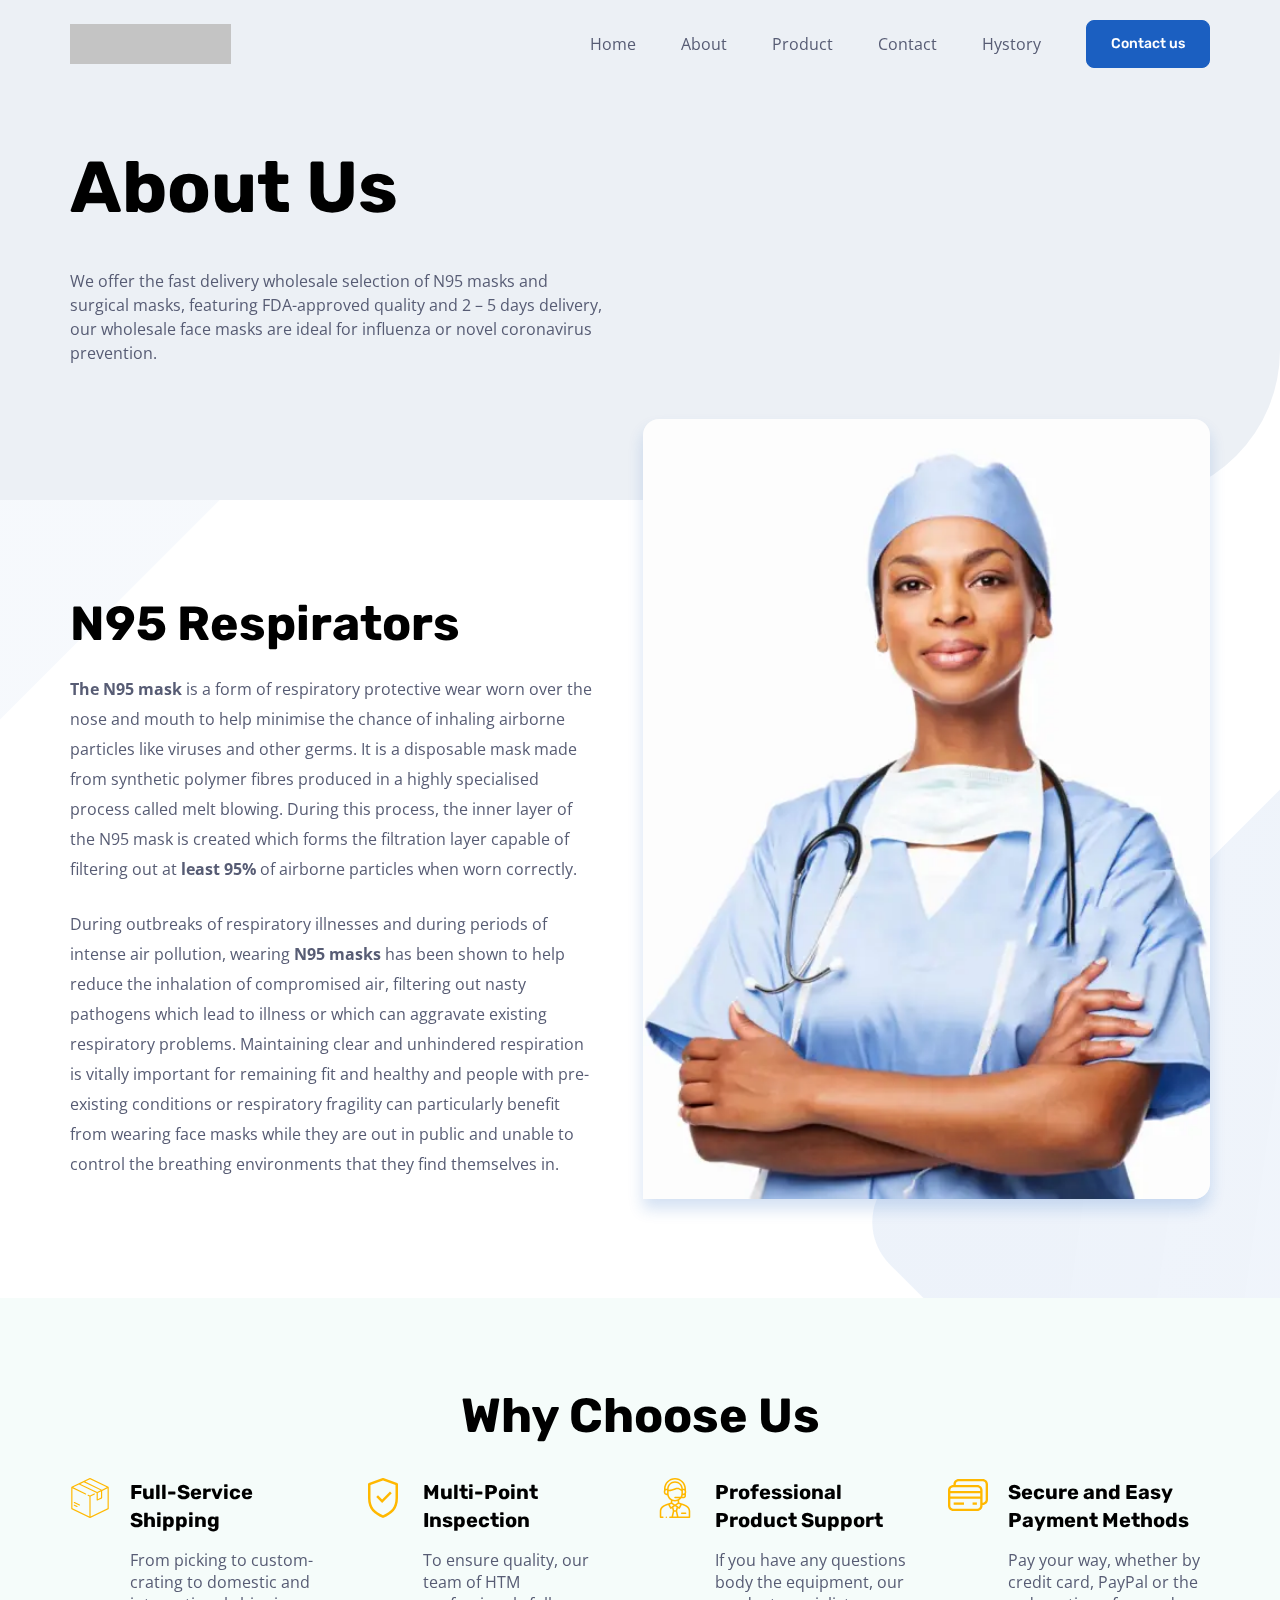
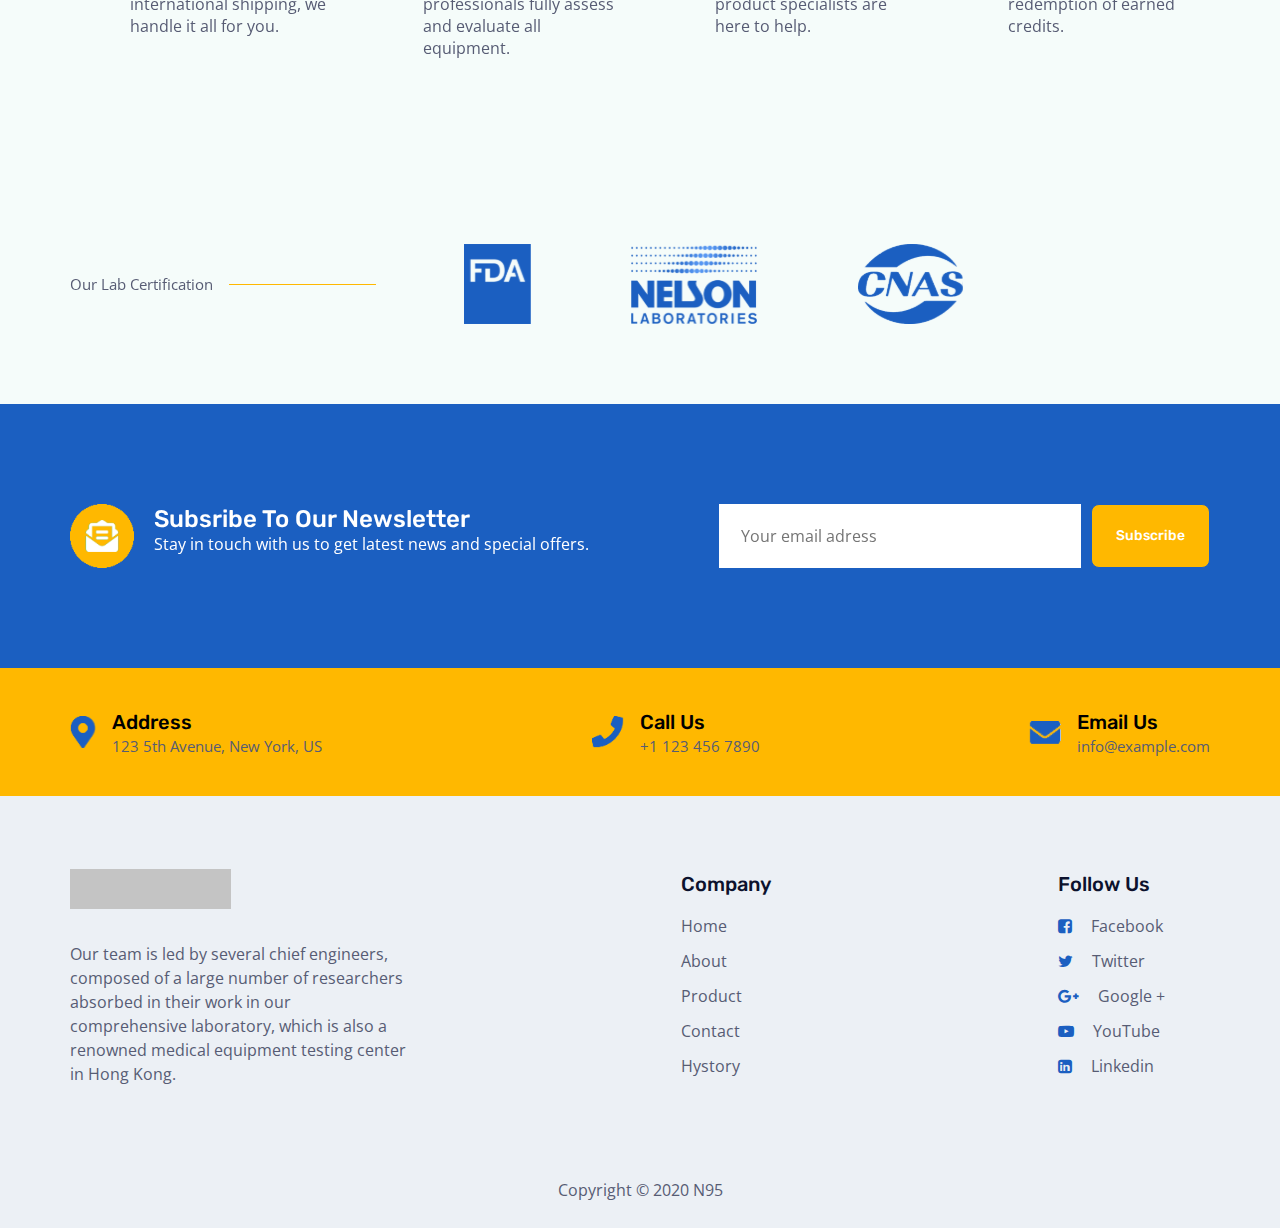
==== about.html @ a84485e1 "add all file" ====
<!DOCTYPE html>
<html lang="ru">

<head>
	<title>About</title>
	<meta charset="UTF-8">
	<meta name="format-detection" content="telephone=no">
	<!-- <style>body{opacity: 0;}</style> -->
	<link rel="stylesheet" href="css/style.min.css?_v=20220704110202">
	<link rel='stylesheet' href='https://cdnjs.cloudflare.com/ajax/libs/font-awesome/4.7.0/css/font-awesome.min.css?_v=20220704110202'>
	<!-- <meta name="robots" content="noindex, nofollow"> -->
	<meta name="viewport" content="width=device-width, initial-scale=1.0">
</head>


<body>
	<div class="wrapper">
		<header class="header">
			<div class="header__container">
				<nav class="header__nav">
					<a href="#" class="header__logo">
						<img src="img/header-block/logo.svg" alt="Mask Logo">
					</a>

					<div class="header__menu menu">
						<div class="menu__body ">
							<ul class="menu__list">
								<li class="menu__item">
									<a href="index.html" class="menu__link menu__link">Home</a>
								</li>
								<li class="menu__item">
									<a href="about.html" class="menu__link">About</a>
								</li>
								<li class="menu__item">
									<a href="#" class="menu__link">Product</a>
								</li>
								<li class="menu__item">
									<a href="contact.html" class="menu__link">Contact</a>
								</li>
								<li class="menu__item">
									<a href="#" class="menu__link">Hystory</a>
								</li>
							</ul>
						</div>
					</div>

					<div class="header__button">
						<a href="" class="button">Contact us</a>
						<a class="icon-menu"><span></span></a>
					</div>
				</nav>
			</div>
		</header>
		<main class="page">
			<section class="page__head head">
				<div class="head__container">
					<div class="head__body">
						<div class="head__content">
							<h1 class="head__title">About Us</h1>
							<p class="head__text">
								We offer the fast delivery wholesale selection of N95 masks and
								surgical masks, featuring FDA-approved quality and 2 – 5 days delivery,
								our wholesale face masks are ideal for influenza or novel coronavirus prevention.
							</p>
						</div>
					</div>
				</div>
			</section>
			<section class="page__body body">
				<div class="body__container">
					<div class="body__item">
						<div class="body__content">
							<h3 class="body__content_title">N95 Respirators</h3>
							<p class="body__content_text">
								<span>The N95 mask</span> is a form of respiratory protective wear worn over
								the nose and mouth to help minimise the chance of inhaling airborne
								particles like viruses and other germs. It is a disposable mask made
								from synthetic polymer fibres produced in a highly specialised process
								called melt blowing. During this process, the inner layer of the N95 mask
								is created which forms the filtration layer capable of filtering out at
								<span>least 95%</span> of airborne particles when worn correctly.
							</p>
							<p class="body__content_text">
								During outbreaks of respiratory illnesses and during periods of intense air
								pollution, wearing <span>N95 masks</span> has been shown to help reduce the inhalation of
								compromised air, filtering out nasty pathogens which lead to illness or which
								can aggravate existing respiratory problems. Maintaining clear and unhindered
								respiration is vitally important for remaining fit and healthy and people with
								pre-existing conditions or respiratory fragility can particularly benefit from
								wearing face masks while they are out in public and unable to control the breathing
								environments that they find themselves in.
							</p>
						</div>

						<div class="body__image">
							<picture><source srcset="img/body-block/gettyimages.webp" type="image/webp"><img src="img/body-block/gettyimages.png" alt="Doctor photo"></picture>
						</div>
					</div>
				</div>
			</section>
			<section class="page__wychooseus wychooseus">
				<div class="wychooseus__container">
					<h3 class="wychooseus__title">Why Choose Us</h3>
					<div class="wychooseus__advantage advantage">
						<div class="advantage__item">
							<div class="advantage__icon">
								<img src="img/main-block/box.svg" alt="icon box">
							</div>
							<div class="advantage__content">
								<h3 class="advantage__title">Full-Service Shipping</h3>
								<p class="advantage__text">
									From picking to custom-crating to domestic and international shipping, we handle it all for you.
								</p>
							</div>
						</div>
						<div class="advantage__item">
							<div class="advantage__icon">
								<img src="img/main-block/checked.svg" alt="icon checked">
							</div>
							<div class="advantage__content">
								<h3 class="advantage__title">Multi-Point Inspection</h3>
								<p class="advantage__text">
									To ensure quality, our team of HTM professionals fully assess and evaluate all equipment.
								</p>
							</div>
						</div>
						<div class="advantage__item">
							<div class="advantage__icon">
								<img src="img/main-block/operator.svg" alt="icon operator">
							</div>
							<div class="advantage__content">
								<h3 class="advantage__title">Professional Product Support</h3>
								<p class="advantage__text">
									If you have any questions body the equipment, our product specialists are here to help.
								</p>
							</div>
						</div>
						<div class="advantage__item">
							<div class="advantage__icon">
								<img src="img/main-block/cards.svg" alt="icon cards">
							</div>
							<div class="advantage__content">
								<h3 class="advantage__title">Secure and Easy Payment Methods</h3>
								<p class="advantage__text">
									Pay your way, whether by credit card, PayPal or the redemption of earned credits.
								</p>
							</div>
						</div>
					</div>
				</div>
			</section>

			<section class="page__certification certification">
				<div class="certification__container">
					<div class="certification__content">
						<p class="certification__text">Our Lab Certification</p>
						<div class="certification__image">
							<img src="img/certification-block/line.svg" alt="icon line">
						</div>
					</div>

					<div class="certification__icon">
						<div class="certification__image">
							<img src="img/certification-block/fda.svg" alt="icon fda">
						</div>
						<div class="certification__image">
							<img src="img/certification-block/nelson.svg" alt="icon nelson">
						</div>
						<div class="certification__image">
							<img src="img/certification-block/cnas.svg" alt="icon cnas">
						</div>
					</div>

				</div>
			</section>

			<section class="page__subscribe subscribe">
				<div class="subscribe__container">
					<div class="subscribe__body">
						<div class="subscribe__icon">
							<img src="img/subscribe-block/email.svg" alt="icon email">
						</div>
						<div class="subscribe__content">
							<h3 class="subscribe__title">Subsribe To Our Newsletter</h3>
							<p class="subscribe__text">
								Stay in touch with us to get latest news and special offers.
							</p>
						</div>
					</div>
					<form class="subscribe__form">
						<input class="subscribe__input" type="email" placeholder="Your email adress">
						<button class="subscribe__button button" type="submit">Subscribe</button>
					</form>
				</div>
			</section>

		</main>
		<footer class="footer">
			<div class="footer__contact contact">
				<div class="contact__container">
					<div class="contact__item">
						<div class="contact__icon">
							<img src="img/footer-block/location.svg" alt="location icon">
						</div>
						<div class="contact__content">
							<p class="contact__title">Address</p>
							<p class="contact__data">123 5th Avenue, New York, US</p>
						</div>
					</div>
					<div class="contact__item">
						<div class="contact__icon">
							<img src="img/footer-block/phone2.svg" alt="phone icon">
						</div>
						<div class="contact__content">
							<p class="contact__title">Call Us</p>
							<p class="contact__data">+1 123 456 7890</p>
						</div>
					</div>
					<div class="contact__item">
						<div class="contact__icon">
							<img src="img/footer-block/mail.svg" alt="mail icon">
						</div>
						<div class="contact__content">
							<p class="contact__title">Email Us</p>
							<p class="contact__data">info@example.com</p>
						</div>
					</div>
				</div>
			</div>
			<div class="footer__container">
				<div class="footer__content">
					<a href="#" class="footer__logo">
						<img src="img/footer-block/footerlogo.svg" alt="Mask Logo">
					</a>
					<p class="footer__text">
						Our team is led by several chief engineers, composed of a large number of researchers
						absorbed in their work in our comprehensive laboratory, which is also a renowned medical
						equipment testing center in Hong Kong.
					</p>
				</div>
				<div class="footer__company">
					<h3 class="footer__title">Company</h3>
					<div class="footer__menu menu">
						<ul class="footer__menu_list menu__list">
							<li class="footer__menu_item menu__item">
								<a href="index.html" class="footer__menu_link menu__link ">Home</a>
							</li>
							<li class="footer__menu_item menu__item">
								<a href="about.html" class="footer__menu_link menu__link">About</a>
							</li>
							<li class="footer__menu_item menu__item">
								<a href="#" class="footer__menu_link menu__link">Product</a>
							</li>
							<li class="footer__menu_item menu__item">
								<a href="contact.html" class="footer__menu_link menu__link">Contact</a>
							</li>
							<li class="footer__menu_item menu__item">
								<a href="#" class="footer__menu_link menu__link">Hystory</a>
							</li>
						</ul>
					</div>
				</div>
				<div class="footer__followus">
					<h3 class="footer__title">Follow Us</h3>
					<div class="footer__menu menu">
						<ul class="footer__menu_list menu__list">
							<li class="footer__menu_item menu__item">
								<a href="#" class="footer__social_link menu__link ">
									<i class="footer__icon fa fa-facebook-square" aria-hidden="true"></i>
									Facebook
								</a>
							</li>
							<li class="footer__menu_item menu__item">
								<a href="#" class="footer__social_link menu__link">
									<i class="footer__icon fa fa-twitter" aria-hidden="true"></i>
									Twitter
								</a>
							</li>
							<li class="footer__menu_item menu__item">
								<a href="#" class="footer__social_link menu__link">
									<i class="footer__icon fa fa-google-plus" aria-hidden="true"></i>
									Google +
								</a>
							</li>
							<li class="footer__menu_item menu__item">
								<a href="#" class="footer__social_link menu__link">
									<i class="footer__icon fa fa-youtube-play" aria-hidden="true"></i>
									YouTube
								</a>
							</li>
							<li class="footer__menu_item menu__item">
								<a href="#" class="footer__social_link menu__link">
									<i class="footer__icon fa fa-linkedin-square" aria-hidden="true"></i>
									Linkedin
								</a>
							</li>
						</ul>
					</div>
				</div>
			</div>
			<div class="footer__copyright">
				<p>
					Copyright © 2020 N95
				</p>
			</div>
		</footer>
	</div>
	<script src="js/app.min.js?_v=20220704110202"></script>
</body>

</html>
---- css/style.min.css ----
@charset "UTF-8";@import url('https://fonts.googleapis.com/css2?family=Rubik:wght@400; 500;700&display=swap');@import url(https://fonts.googleapis.com/css2?family=Open+Sans:ital,wght@0,300;0,400;0,600;0,700;1,300&display=swap);*{padding:0;margin:0;border:0}*,:after,:before{-webkit-box-sizing:border-box;box-sizing:border-box}body,html{height:100%;min-width:320px}body{color:#575c74;line-height:1;font-family:"Open Sans",sans-serif;font-size:1rem;-ms-text-size-adjust:100%;-moz-text-size-adjust:100%;-webkit-text-size-adjust:100%;-webkit-font-smoothing:antialiased;-moz-osx-font-smoothing:grayscale}button,input,textarea{font-family:"Open Sans",sans-serif;font-size:inherit}button{cursor:pointer;color:inherit;background-color:inherit}a{color:inherit}a:link,a:visited{text-decoration:none}a:hover{text-decoration:none}ul li{list-style:none}img{vertical-align:top}h1,h2,h3,h4,h5,h6{font-weight:inherit;font-size:inherit}.lock body{overflow:hidden;-ms-touch-action:none;touch-action:none}.wrapper{min-height:100%;display:-webkit-box;display:-ms-flexbox;display:flex;-webkit-box-orient:vertical;-webkit-box-direction:normal;-ms-flex-direction:column;flex-direction:column;overflow:hidden}.wrapper>main{-webkit-box-flex:1;-ms-flex:1 1 auto;flex:1 1 auto}.wrapper>*{min-width:0}[class*=__container]{max-width:71.25rem;-webkit-box-sizing:content-box;box-sizing:content-box;margin:0 auto;padding:0 .9375rem}[class*=__title]{font-family:Rubik,sans-serif;font-style:normal;font-weight:700;font-size:1.25rem;line-height:1.75rem;color:#000}[class*=-ibg]{position:relative}[class*=-ibg] img{position:absolute;width:100%;height:100%;top:0;left:0;-o-object-fit:cover;object-fit:cover}[class*=-ibg_contain] img{-o-object-fit:contain;object-fit:contain}.header{position:absolute;top:0;left:0;width:100%;z-index:50}.header__nav{margin-top:1.25rem;display:-webkit-box;display:-ms-flexbox;display:flex;-webkit-box-align:center;-ms-flex-align:center;align-items:center}.header__logo{margin-right:auto;height:2.5rem;width:10.0625rem;z-index:5}.header__logo:hover{cursor:pointer}.header__button{position:relative;z-index:5;display:-webkit-box;display:-ms-flexbox;display:flex;-webkit-box-pack:end;-ms-flex-pack:end;justify-content:flex-end;-webkit-box-align:center;-ms-flex-align:center;align-items:center}.menu__list{display:-webkit-box;display:-ms-flexbox;display:flex}.menu__item{margin-right:2.8125rem}.menu__link{font-style:normal;font-weight:400;line-height:30px;color:#575c74}.menu__link:hover{cursor:pointer;text-decoration:underline;color:#000}.menu__body{left:-100%}.button{display:inline-block;font-family:Rubik,sans-serif;font-weight:500;font-size:.875rem;line-height:30px;color:#fff;background-color:#1b5fc1;border:1px solid #1b5fc1;padding:.5rem 1.5rem;border-radius:.5rem;-webkit-transition:all .3s ease 0s;-o-transition:all .3s ease 0s;transition:all .3s ease 0s}.button:hover{cursor:pointer;background-color:rgba(27,96,193,.8392156863)}.button_yellow{background-color:transparent;color:#ffb800;border:1px solid #ffb800}.button_yellow:hover{cursor:pointer;color:#fff;background-color:#ffb800}.button_blue{background-color:transparent;color:#1b5fc1;border:1px solid #1b5fc1}.button_blue:hover{cursor:pointer;color:#fff;background-color:#1b5fc1}.icon-menu{display:none}.main{position:relative;padding-bottom:3.125rem}.main::before{content:"";top:0;position:absolute;width:100%;height:100%;background:-webkit-gradient(linear,left bottom,left top,from(#f7fdfb),to(rgba(247,253,251,.727)));background:-o-linear-gradient(bottom,#f7fdfb 0,rgba(247,253,251,.727) 100%);background:linear-gradient(to top,#f7fdfb 0,rgba(247,253,251,.727) 100%);z-index:-5}.main__bg{position:absolute;top:0;right:-480px;z-index:-6}.main__bg_container{position:relative;max-height:890px;border-radius:0 0 0 150px;overflow:hidden}.main__bg img{width:100%;height:100%;-o-object-fit:cover;object-fit:cover}.main__body{display:-webkit-box;display:-ms-flexbox;display:flex;-webkit-box-pack:justify;-ms-flex-pack:justify;justify-content:space-between;padding-top:9.1875rem;position:relative}.main__advantage{padding-top:4.5rem}.main__content{display:-webkit-box;display:-ms-flexbox;display:flex;-webkit-box-orient:vertical;-webkit-box-direction:normal;-ms-flex-direction:column;flex-direction:column;-webkit-box-pack:center;-ms-flex-pack:center;justify-content:center;-webkit-box-flex:0;-ms-flex:0 1 50%;flex:0 1 50%;max-width:35.3125rem}.main__decor{-webkit-box-flex:0;-ms-flex:0 1 50%;flex:0 1 50%}.main__subtitle{font-family:Rubik,sans-serif;font-style:normal;font-weight:500;font-size:.875rem;line-height:1.875rem;color:#ffb800;margin-bottom:30px}.main__title{font-size:4.5rem;line-height:5.125rem;margin-bottom:40px}.main__text{line-height:1.5rem;margin-bottom:54px;margin-right:1.5625rem}.main__actions a:not(:last-child){margin-right:1.25rem}.main__image{margin-left:auto;max-width:31rem;max-height:46.5rem}.main__image img{width:100%;height:100%;-o-object-fit:cover;object-fit:cover;border-radius:16px 16px 16px 0}.advantage{display:-ms-grid;display:grid;-ms-grid-columns:(1fr)[4];grid-template-columns:repeat(4,1fr);-webkit-column-gap:1.875rem;-moz-column-gap:1.875rem;column-gap:1.875rem}.advantage__item{display:-webkit-box;display:-ms-flexbox;display:flex}.advantage__content{padding:0 2px 12px 20px}.advantage__title{margin-bottom:.9375rem}.advantage__text{line-height:1.375rem}.about{padding-top:5rem}.about__container{position:relative}.about__container::before{content:"";left:-74.61%;top:-3.33%;position:absolute;width:1036px;height:1036px;background:-o-linear-gradient(306.81deg,rgba(27,95,193,.08) 12.91%,rgba(27,95,193,.04) 72.7%);background:linear-gradient(143.19deg,rgba(27,95,193,.08) 12.91%,rgba(27,95,193,.04) 72.7%);z-index:-5;background-blend-mode:multiply;mix-blend-mode:multiply;-webkit-transform:rotate(-45deg);-ms-transform:rotate(-45deg);transform:rotate(-45deg);border-radius:60px}.about__item{display:-webkit-box;display:-ms-flexbox;display:flex;gap:50px;-webkit-box-pack:justify;-ms-flex-pack:justify;justify-content:space-between;margin-bottom:5rem}.about__image{-webkit-box-flex:0;-ms-flex:0 1 52%;flex:0 1 52%;max-width:35.625rem}.about__image img{width:100%;height:100%;-o-object-fit:cover;object-fit:cover;-o-object-position:65% 35%;object-position:65% 35%;border-radius:16px 16px 16px 0}.about__image_bottom img{-o-object-position:35% 65%;object-position:35% 65%}.about__content{-webkit-box-flex:0;-ms-flex:0 1 48%;flex:0 1 48%}.about__content_title{font-family:Rubik,sans-serif;font-style:normal;font-weight:700;font-size:3rem;line-height:3.125rem;color:#000;margin-bottom:1.5625rem}.about__content_text{line-height:1.875rem}.about__content_text span{font-weight:700}.about__content_text:not(:last-child){margin-bottom:25px}.contact__container{display:-webkit-box;display:-ms-flexbox;display:flex;-webkit-box-pack:justify;-ms-flex-pack:justify;justify-content:space-between;-webkit-box-align:center;-ms-flex-align:center;align-items:center}.contact__item{display:-webkit-box;display:-ms-flexbox;display:flex;-webkit-box-align:center;-ms-flex-align:center;align-items:center}.contact__title{font-weight:500}.contact__content{margin-left:16px}.contact__data{font-size:.9375rem;line-height:1.25rem}.info{margin-bottom:5rem}.info__container{position:relative}.info__container::before{content:"";right:-70.61%;top:-80.33%;position:absolute;width:1036px;height:1036px;background:-o-linear-gradient(126.81deg,rgba(40,189,134,.08) 12.91%,rgba(40,189,134,.04) 72.7%);background:linear-gradient(323.19deg,rgba(40,189,134,.08) 12.91%,rgba(40,189,134,.04) 72.7%);z-index:-5;-webkit-transform:rotate(-45deg);-ms-transform:rotate(-45deg);transform:rotate(-45deg);border-radius:60px}.info__item{display:-ms-grid;display:grid;-ms-grid-columns:(1fr)[2];grid-template-columns:repeat(2,1fr);border-radius:20px 20px 20px 0;overflow:hidden}.info__image{position:relative;max-width:570px}.info__image img{width:100%;height:100%;-o-object-fit:cover;object-fit:cover}.info__image::before{content:"Given the praised reputation and reliable quality within the industry, we have also established preliminary business agreements with some hospitals, local governments and medical institutions in Guangdong Province.";right:0;bottom:0;position:absolute;max-width:50%;background-color:#1b5fc1;padding:60px 30px 80px;color:#fff;font-size:.9375rem;line-height:1.5rem;font-family:"Open Sans",sans-serif;font-style:normal;font-weight:400;z-index:2}.info__content{display:-ms-grid;display:grid;-ms-grid-rows:(auto)[2];grid-template-rows:repeat(2,auto)}.info__development{display:-ms-grid;display:grid;-ms-grid-columns:(1fr)[2];grid-template-columns:repeat(2,1fr)}.info__development p{background-color:#fff;padding:80px 30px 140px}.info__development p:last-child{background-color:#1b5fc1;color:#fff}.info__located{display:-ms-grid;display:grid;-ms-grid-rows:(1fr)[2];grid-template-rows:repeat(2,1fr);background-color:#ffb800;padding:45px 40px 40px}.info__actions{display:-ms-grid;display:grid;-ms-grid-columns:(40% 60%)[2];grid-template-columns:repeat(2,40% 60%)}.info__factory{color:#000}.info__title{line-height:2.5rem}.info__button{display:-webkit-box;display:-ms-flexbox;display:flex;-webkit-box-align:center;-ms-flex-align:center;align-items:center}.info__text{font-size:.9375rem;line-height:1.3125rem}.info__contact{display:-webkit-box;display:-ms-flexbox;display:flex}.info__contact_title{color:#1b5fc1;font-size:14px}.info__contact_data{color:#000;font-weight:600;font-size:24px;line-height:1.5rem}.certification{margin-bottom:5rem}.certification__container{display:-webkit-box;display:-ms-flexbox;display:flex;-webkit-box-align:center;-ms-flex-align:center;align-items:center}.certification__content{display:-webkit-box;display:-ms-flexbox;display:flex;-webkit-box-align:center;-ms-flex-align:center;align-items:center;margin-right:88px}.certification__icon{display:-webkit-box;display:-ms-flexbox;display:flex;-webkit-box-align:center;-ms-flex-align:center;align-items:center}.certification__icon .certification__image:not(:last-child){margin-right:100px}.certification__image{display:-webkit-box;display:-ms-flexbox;display:flex}.certification__image img{width:100%;height:100%;-o-object-fit:cover;object-fit:cover}.certification__text{font-size:.9375rem;line-height:1.5rem;margin-right:16px}.reasons{margin-bottom:5rem;position:relative}.reasons::before{content:"";right:0;top:-90.33%;position:absolute;width:100%;height:1614px;background-color:#f7fdfb;z-index:-5;border-radius:0 0 0 150px}.reasons__container{display:-webkit-box;display:-ms-flexbox;display:flex;gap:89px}.reasons__image{position:relative;-webkit-box-flex:0;-ms-flex:0 1 40%;flex:0 1 40%;border-radius:16px 16px 16px 0;overflow:hidden;max-width:630px}.reasons__image img{position:absolute;width:100%;height:100%;-o-object-fit:cover;object-fit:cover;-o-object-position:90% 10%;object-position:90% 10%}.reasons__advantage{-ms-grid-columns:(1fr)[2];grid-template-columns:repeat(2,1fr)}.reasons__content{-webkit-box-flex:0;-ms-flex:0 1 60%;flex:0 1 60%;display:-ms-grid;display:grid;row-gap:20px}.reasons__title{font-size:3rem;line-height:3.125rem}.reasons__text{line-height:1.875rem}.reviews{margin-bottom:5rem}.reviews__container{display:-webkit-box;display:-ms-flexbox;display:flex;-webkit-box-pack:justify;-ms-flex-pack:justify;justify-content:space-between}.reviews__item{-webkit-box-flex:0;-ms-flex:0 0 32%;flex:0 0 32%;background-color:#fff;padding:48px 40px;border-radius:16px 16px 16px 0;border:1px solid #ecf0f5;display:-webkit-box;display:-ms-flexbox;display:flex;-webkit-box-orient:vertical;-webkit-box-direction:normal;-ms-flex-direction:column;flex-direction:column;-webkit-box-pack:justify;-ms-flex-pack:justify;justify-content:space-between}.reviews__header{display:-webkit-box;display:-ms-flexbox;display:flex;-webkit-box-pack:justify;-ms-flex-pack:justify;justify-content:space-between;-webkit-box-align:center;-ms-flex-align:center;align-items:center;margin-bottom:40px}.reviews__rating{display:-webkit-box;display:-ms-flexbox;display:flex;color:#ffb800}.reviews__icon{color:rgba(27,95,193,.18);font-size:32px}.reviews__image{max-width:40px;max-height:40px;border-radius:50%;overflow:hidden;margin-right:15px}.reviews__image img{width:100%;height:100%;-o-object-fit:cover;object-fit:cover}.reviews__text{font-weight:600;color:#000;font-style:italic;line-height:1.75rem}.reviews__username{font-weight:600;text-transform:uppercase;letter-spacing:2px;line-height:1.5625rem;color:#000}.reviews__position{font-size:.875rem}.reviews__footer{margin-top:20px;display:-webkit-box;display:-ms-flexbox;display:flex}.onestap{margin-bottom:7.5rem}.onestap__container{max-width:750px;min-height:210px;display:-webkit-box;display:-ms-flexbox;display:flex;-webkit-box-pack:justify;-ms-flex-pack:justify;justify-content:space-between;-webkit-box-orient:vertical;-webkit-box-direction:normal;-ms-flex-direction:column;flex-direction:column;-webkit-box-align:center;-ms-flex-align:center;align-items:center}.onestap__title{text-align:center;font-size:3rem;line-height:3.125rem}.onestap__text{line-height:1.875rem;text-align:center}.head::before{content:"";top:0;position:absolute;width:100%;height:500px;background-color:#ecf0f5;z-index:-5;border-radius:0 0 150px 0}.head__body{display:-webkit-box;display:-ms-flexbox;display:flex;-webkit-box-pack:justify;-ms-flex-pack:justify;justify-content:space-between;padding-top:9.1875rem;position:relative}.head__content{display:-webkit-box;display:-ms-flexbox;display:flex;-webkit-box-orient:vertical;-webkit-box-direction:normal;-ms-flex-direction:column;flex-direction:column;-webkit-box-pack:center;-ms-flex-pack:center;justify-content:center;-webkit-box-flex:0;-ms-flex:0 1 50%;flex:0 1 50%;max-width:35.3125rem}.head__title{font-size:4.5rem;line-height:5.125rem;margin-bottom:40px}.head__text{line-height:1.5rem;margin-bottom:54px;margin-right:1.5625rem}.body__container{position:relative}.body__container::before{content:"";left:-74.61%;top:-83.33%;position:absolute;width:1036px;height:1036px;background:-o-linear-gradient(306.81deg,rgba(27,95,193,.08) 12.91%,rgba(27,95,193,.04) 72.7%);background:linear-gradient(143.19deg,rgba(27,95,193,.08) 12.91%,rgba(27,95,193,.04) 72.7%);z-index:-6;-webkit-transform:rotate(-45deg);-ms-transform:rotate(-45deg);transform:rotate(-45deg);border-radius:60px}.body__container::after{content:"";right:-74.61%;bottom:-69.33%;position:absolute;width:1036px;height:1036px;background:-o-linear-gradient(306.81deg,rgba(27,95,193,.08) 12.91%,rgba(27,95,193,.04) 72.7%);background:linear-gradient(143.19deg,rgba(27,95,193,.08) 12.91%,rgba(27,95,193,.04) 72.7%);z-index:-6;-webkit-transform:rotate(-45deg);-ms-transform:rotate(-45deg);transform:rotate(-45deg);border-radius:60px}.body__item{display:-webkit-box;display:-ms-flexbox;display:flex;gap:50px;-webkit-box-pack:justify;-ms-flex-pack:justify;justify-content:space-between;margin-bottom:6.1875rem}.body__image{-webkit-box-flex:0;-ms-flex:0 1 52%;flex:0 1 52%;max-width:35.625rem;-webkit-box-shadow:0 10px 15px rgba(27,95,193,.19);box-shadow:0 10px 15px rgba(27,95,193,.19);border-radius:16px 16px 16px 0;overflow:hidden}.body__image img{width:100%;height:100%;-o-object-fit:cover;object-fit:cover;-o-object-position:35% 65%;object-position:35% 65%}.body__content{-webkit-box-flex:0;-ms-flex:0 1 48%;flex:0 1 48%;padding-top:180px;padding-bottom:20px}.body__content_title{font-family:Rubik,sans-serif;font-style:normal;font-weight:700;font-size:3rem;line-height:3.125rem;color:#000;margin-bottom:1.5625rem}.body__content_text{line-height:1.875rem}.body__content_text span{font-weight:700}.body__content_text:not(:last-child){margin-bottom:25px}.wychooseus{position:relative}.wychooseus::before{content:"";left:0;top:0;position:absolute;width:100%;min-height:1010px;background-color:#f5fcfa;z-index:-5}.wychooseus__title{font-size:3rem;line-height:3.125rem;margin-bottom:2.3125rem}.wychooseus__container{padding-top:5.8125rem;margin-bottom:10.8125rem;display:-webkit-box;display:-ms-flexbox;display:flex;-webkit-box-orient:vertical;-webkit-box-direction:normal;-ms-flex-direction:column;flex-direction:column;-webkit-box-align:center;-ms-flex-align:center;align-items:center}.subscribe{background-color:#1b5fc1}.subscribe__container{height:264px;display:-webkit-box;display:-ms-flexbox;display:flex;-webkit-box-pack:justify;-ms-flex-pack:justify;justify-content:space-between;-webkit-box-align:center;-ms-flex-align:center;align-items:center;position:relative}.subscribe__container:after{position:absolute;content:"";right:-13%;bottom:-65%;width:360px;height:356px;background:url(img/subscribe-block/group.svg);background-repeat:no-repeat;z-index:1;background-blend-mode:multiply;mix-blend-mode:multiply}.subscribe__body{display:-webkit-box;display:-ms-flexbox;display:flex}.subscribe__content{margin-left:1.25rem;color:#fff}.subscribe__title{color:#fff;font-weight:500;font-size:24px;line-height:30px}.subscribe__text{line-height:20px;margin-right:5px}.subscribe__form{display:-webkit-box;display:-ms-flexbox;display:flex;height:64px;z-index:2}.subscribe__input{width:362px;margin-right:10px;padding:22px}.subscribe__button{background-color:#ffb800}.subscribe__button:hover{background-color:rgba(246,178,6,.945)}.sendmassage__item{display:-webkit-box;display:-ms-flexbox;display:flex;-ms-flex-wrap:wrap;flex-wrap:wrap;border-radius:20px 20px 20px 0;overflow:hidden}.sendmassage__content{-webkit-box-flex:0;-ms-flex:0 1 50%;flex:0 1 50%;background-color:#f4fafa;padding:50px;display:-webkit-box;display:-ms-flexbox;display:flex;-webkit-box-orient:vertical;-webkit-box-direction:normal;-ms-flex-direction:column;flex-direction:column;-webkit-box-pack:justify;-ms-flex-pack:justify;justify-content:space-between}.sendmassage__content_title{font-family:Rubik,sans-serif;font-style:normal;font-weight:700;font-size:3rem;line-height:3.125rem;color:#000;margin-bottom:1.5625rem}.sendmassage__content_text{line-height:1.875rem}.sendmassage__form{-webkit-box-flex:0;-ms-flex:0 0 70%;flex:0 0 70%;display:-webkit-box;display:-ms-flexbox;display:flex;-ms-flex-wrap:wrap;flex-wrap:wrap;-webkit-box-pack:justify;-ms-flex-pack:justify;justify-content:space-between;-webkit-box-align:center;-ms-flex-align:center;align-items:center}.sendmassage__label{-webkit-box-flex:0;-ms-flex:0 0 100%;flex:0 0 100%;display:-webkit-box;display:-ms-flexbox;display:flex;-ms-flex-wrap:wrap;flex-wrap:wrap;line-height:30px}.sendmassage__label span{color:red}.sendmassage__label_name{-webkit-box-flex:0;-ms-flex:0 0 45%;flex:0 0 45%}.sendmassage__input{width:100%;border:1px solid #eaeaea;min-height:50px;padding:0 10px}.sendmassage__input_message{min-height:120px;padding:10px;resize:none}.sendmassage__information{-webkit-box-flex:0;-ms-flex:0 1 50%;flex:0 1 50%;display:-webkit-box;display:-ms-flexbox;display:flex;-webkit-box-orient:vertical;-webkit-box-direction:normal;-ms-flex-direction:column;flex-direction:column;-ms-flex-wrap:wrap;flex-wrap:wrap}.sendmassage__contact{background-color:#ffb800;padding:0 40px;display:-webkit-box;display:-ms-flexbox;display:flex;-webkit-box-align:center;-ms-flex-align:center;align-items:center;min-height:240px;gap:65px}.sendmassage__contact_item{-webkit-box-orient:vertical;-webkit-box-direction:normal;-ms-flex-direction:column;flex-direction:column;-webkit-box-align:start;-ms-flex-align:start;align-items:flex-start;-webkit-box-pack:justify;-ms-flex-pack:justify;justify-content:space-between;min-height:111px}.sendmassage__contact_content{margin-left:0}.sendmassage__contact_title{color:#1b5fc1;font-weight:500;font-size:20px;line-height:24px}.sendmassage__contact_data{font-weight:400;font-size:1rem;line-height:1.5rem;color:#000}.sendmassage__adress{background-color:#1b5fc1;min-height:240px;display:-webkit-box;display:-ms-flexbox;display:flex;-webkit-box-align:center;-ms-flex-align:center;align-items:center;padding:0 40px}.sendmassage__image{min-height:410px;position:relative}.sendmassage__image img{position:absolute;width:100%;height:100%;-o-object-fit:cover;object-fit:cover}.location{display:-webkit-box;display:-ms-flexbox;display:flex;-webkit-box-orient:vertical;-webkit-box-direction:normal;-ms-flex-direction:column;flex-direction:column;-webkit-box-align:start;-ms-flex-align:start;align-items:flex-start;-webkit-box-pack:justify;-ms-flex-pack:justify;justify-content:space-between;min-height:126px}.location__title{color:#fff;font-weight:500;font-size:20px;line-height:24px}.location__data{color:#fff;font-weight:400;font-size:1rem;line-height:1.5rem}.map{margin-top:100px}.map__image{position:relative;width:100%;height:555px}.footer{background-color:#ecf0f5;z-index:3}.footer__contact{background-color:#ffb800;padding:40px 0}.footer__container{margin-top:4.5625rem;display:-webkit-box;display:-ms-flexbox;display:flex;-webkit-box-pack:justify;-ms-flex-pack:justify;justify-content:space-between}.footer__content{max-width:21.25rem}.footer__text{margin-top:2.0625rem;padding-bottom:3.125rem;line-height:1.5rem}.footer__title{font-family:Rubik,sans-serif;font-style:normal;font-weight:500;font-size:1.25rem;line-height:1.875rem;color:#0c122d;margin-bottom:12px}.footer__menu_list{-webkit-box-orient:vertical;-webkit-box-direction:normal;-ms-flex-direction:column;flex-direction:column}.footer__menu_link:hover,.footer__social_link:hover{color:#1b5fc1}.footer__menu_item{margin-bottom:5px}.footer__icon{color:#1b5fc1;margin-right:15px}.footer__icon:hover{text-decoration:none}.footer__copyright{display:-webkit-box;display:-ms-flexbox;display:flex;-webkit-box-pack:center;-ms-flex-pack:center;justify-content:center;-webkit-box-align:center;-ms-flex-align:center;align-items:center;margin-top:46px;margin-bottom:30px}@media (max-width:1077px){.main__text{margin-right:5rem}.head__text{margin-right:5rem}}@media (max-width:1062px){.advantage{-ms-grid-columns:(1fr)[2];grid-template-columns:repeat(2,1fr);row-gap:1.25rem}}@media (max-width:1007px){.info__located{padding:45px 30px 50px}}@media (max-width:630px){.advantage{-ms-grid-columns:(1fr)[1];grid-template-columns:repeat(1,1fr);row-gap:.9375rem;-webkit-column-gap:0;-moz-column-gap:0;column-gap:0}.advantage__title{margin-bottom:.3125rem}.reasons__advantage{-ms-grid-columns:(1fr)[1];grid-template-columns:repeat(1,1fr);row-gap:.9375rem;-webkit-column-gap:0;-moz-column-gap:0;column-gap:0}}@media (max-width:61.99875em){.menu__item{margin-right:2.1875rem}.main__bg{right:-513px}.main__bg_container{max-height:770px;border-radius:0 0 0 670px}.main__body{padding-top:7.5rem}.main__subtitle{margin-bottom:15px}.main__title{font-size:3rem;line-height:3.875rem;margin-bottom:25px;margin-right:5rem}.main__text{margin-bottom:25px}.about{padding-top:3.125rem}.about__item{-ms-flex-wrap:wrap;flex-wrap:wrap;gap:25px;margin-bottom:3.125rem}.about__image{-webkit-box-flex:0;-ms-flex:0 0 100%;flex:0 0 100%;max-width:100%}.about__image_bottom{-webkit-box-ordinal-group:0;-ms-flex-order:-1;order:-1}.about__content{-webkit-box-flex:0;-ms-flex:0 0 100%;flex:0 0 100%}.about__content_title{font-size:1.75rem;line-height:2.1875rem}.info{margin-bottom:3.125rem}.info__item{-ms-grid-columns:(1fr)[1];grid-template-columns:repeat(1,1fr)}.info__image{max-width:100%}.info__development p{padding:40px 15px}.info__development p:last-child{-webkit-box-ordinal-group:0;-ms-flex-order:-1;order:-1}.info__located{padding:25px 20px}.certification{margin-bottom:3.125rem}.certification__content{margin-right:40px}.certification__icon .certification__image:not(:last-child){margin-right:80px}.reasons{margin-bottom:3.125rem}.reasons__image{display:none}.reasons__content{-webkit-box-flex:0;-ms-flex:0 0 100%;flex:0 0 100%}.reasons__title{font-size:1.75rem;line-height:2.1875rem}.reviews{margin-bottom:3.125rem}.reviews__item{padding:28px 20px}.onestap{margin-bottom:5rem}.onestap__title{font-size:1.75rem;line-height:2.1875rem}.head__body{padding-top:7.5rem}.head__content{-webkit-box-flex:0;-ms-flex:0 0 100%;flex:0 0 100%;max-width:100%}.head__title{font-size:3rem;line-height:3.875rem;margin-bottom:25px;margin-right:5rem}.head__text{margin-bottom:25px}.body__item{-ms-flex-wrap:wrap;flex-wrap:wrap;gap:25px;margin-bottom:3.125rem}.body__image{-webkit-box-flex:0;-ms-flex:0 0 100%;flex:0 0 100%;max-width:100%;-webkit-box-ordinal-group:0;-ms-flex-order:-1;order:-1}.body__content{-webkit-box-flex:0;-ms-flex:0 0 100%;flex:0 0 100%;padding-top:0}.body__content_title{font-size:1.75rem;line-height:2.1875rem}.wychooseus__title{font-size:2.375rem;line-height:2.1875rem}.wychooseus__container{margin-bottom:6.25rem}.subscribe__container{height:204px;-webkit-box-orient:vertical;-webkit-box-direction:normal;-ms-flex-direction:column;flex-direction:column;-ms-flex-pack:distribute;justify-content:space-around}.subscribe__container:after{width:0;height:0}.sendmassage__content{-webkit-box-flex:0;-ms-flex:0 0 100%;flex:0 0 100%;padding:30px}.sendmassage__content_title{font-size:1.75rem;line-height:2.1875rem}.sendmassage__content_text{margin-bottom:10px}.sendmassage__form{-webkit-box-flex:0;-ms-flex:0 0 60%;flex:0 0 60%}.sendmassage__input{min-height:40px}.sendmassage__button{margin-top:10px}.sendmassage__information{-webkit-box-flex:0;-ms-flex:0 0 100%;flex:0 0 100%;-webkit-box-orient:inherit;-webkit-box-direction:inherit;-ms-flex-direction:inherit;flex-direction:inherit}.sendmassage__contact{-webkit-box-flex:0;-ms-flex:0 0 50%;flex:0 0 50%;-webkit-box-orient:initial;-webkit-box-direction:initial;-ms-flex-direction:initial;flex-direction:initial;-ms-flex-wrap:wrap;flex-wrap:wrap;-webkit-box-pack:start;-ms-flex-pack:start;justify-content:flex-start;gap:20px;min-height:100px;padding:20px}.sendmassage__contact_item{-webkit-box-orient:initial;-webkit-box-direction:initial;-ms-flex-direction:initial;flex-direction:initial;-webkit-box-pack:initial;-ms-flex-pack:initial;justify-content:initial;min-height:50px}.sendmassage__contact_content{margin-left:10px}.sendmassage__adress{-webkit-box-flex:0;-ms-flex:0 0 50%;flex:0 0 50%;min-height:160px}.sendmassage__image{-webkit-box-flex:0;-ms-flex:0 0 100%;flex:0 0 100%}.location{-webkit-box-orient:initial;-webkit-box-direction:initial;-ms-flex-direction:initial;flex-direction:initial;min-height:60px}.location__title{margin-left:10px}.location__data{margin-left:10px}}@media (max-width:47.99875em){.menu{-webkit-box-flex:1;-ms-flex:1 1 auto;flex:1 1 auto;display:-webkit-box;display:-ms-flexbox;display:flex;-webkit-box-pack:end;-ms-flex-pack:end;justify-content:flex-end}.menu__list{-webkit-box-orient:vertical;-webkit-box-direction:normal;-ms-flex-direction:column;flex-direction:column;-webkit-box-pack:center;-ms-flex-pack:center;justify-content:center;-webkit-box-align:center;-ms-flex-align:center;align-items:center}.menu__item{margin:0 0 25px 0}.menu__link{font-size:1.5rem}.menu__body{position:fixed;width:100%;height:100%;top:0;overflow:auto;background-color:#f7fdfb;padding:6.25rem .9375rem 3.125rem .9375rem;-webkit-transition:left .3s ease 0s;-o-transition:left .3s ease 0s;transition:left .3s ease 0s;z-index:4}.menu__body::before{content:"";position:fixed;width:100%;height:70px;left:-100%;top:0;background-color:#f7fdfb}.menu-open .menu__body{left:0}.menu-open .menu__body::before{left:0}.icon-menu{display:block;position:relative;width:1.875rem;height:1.125rem;margin-left:1.125rem;cursor:pointer;z-index:5}.icon-menu span,.icon-menu::after,.icon-menu::before{content:"";-webkit-transition:all .3s ease 0s;-o-transition:all .3s ease 0s;transition:all .3s ease 0s;right:0;position:absolute;width:100%;height:.125rem;background-color:#000}.icon-menu::before{top:0}.icon-menu::after{bottom:0}.icon-menu span{top:calc(50% - .0625rem)}.menu-open .icon-menu span{width:0}.menu-open .icon-menu::before{top:calc(50% - .0625rem);-webkit-transform:rotate(-45deg);-ms-transform:rotate(-45deg);transform:rotate(-45deg)}.menu-open .icon-menu::after{bottom:calc(50% - .0625rem);-webkit-transform:rotate(45deg);-ms-transform:rotate(45deg);transform:rotate(45deg)}.main::before{background:-webkit-gradient(linear,left bottom,left top,from(#f7fdfb),to(rgba(247,253,251,.81)));background:-o-linear-gradient(bottom,#f7fdfb 0,rgba(247,253,251,.81) 100%);background:linear-gradient(to top,#f7fdfb 0,rgba(247,253,251,.81) 100%)}.main__bg{right:-15px;left:-15px}.main__bg_container{max-height:670px}.main__body{padding-top:6.25rem}.main__content{-webkit-box-flex:0;-ms-flex:0 0 100%;flex:0 0 100%;max-width:100%}.main__decor{display:none}.main__subtitle{margin-bottom:10px}.main__title{font-size:2.5rem;line-height:2.625rem;margin-bottom:15px;margin-right:0}.main__text{margin-right:0}.main__actions{text-align:center}.about__container::before{width:0;height:0}.contact__container{-ms-flex-wrap:wrap;flex-wrap:wrap}.contact__item{min-width:253px}.contact__item:not(:last-child){margin-right:0;margin-bottom:20px}.contact__item:first-child{-webkit-box-flex:0;-ms-flex:0 0 100%;flex:0 0 100%}.contact__item:not(:first-child){-webkit-box-flex:0;-ms-flex:0 0 50%;flex:0 0 50%}.contact__title{font-size:.9375rem;line-height:1.25rem}.contact__content{margin-left:10px}.info__container::before{width:0;height:0}.info__image::before{padding:30px 15px}.info__actions{margin-top:15px;-ms-grid-columns:(1fr)[1];grid-template-columns:repeat(1,1fr);row-gap:15px}.info__title{font-size:1.125rem;line-height:1.875rem}.certification__content{margin-right:30px}.certification__icon .certification__image:not(:last-child){margin-right:40px}.reasons::before{width:0;height:0}.reviews__container{-ms-flex-wrap:wrap;flex-wrap:wrap}.reviews__item:not(:last-child){margin-bottom:20px}.reviews__item{-webkit-box-flex:0;-ms-flex:0 0 100%;flex:0 0 100%}.reviews__header{margin-bottom:20px}.reviews__text{line-height:1.5625rem}.onestap__button{margin-top:15px}.head__body{padding-top:6.25rem}.head__title{font-size:2.5rem;line-height:2.625rem;margin-bottom:15px;margin-right:0}.head__text{margin-right:0}.body__container::before{width:0;height:0}.body__container::after{width:0;height:0}.subscribe__title{font-size:20px}.subscribe__form{height:44px;width:100%;-webkit-box-align:center;-ms-flex-align:center;align-items:center;-webkit-box-pack:center;-ms-flex-pack:center;justify-content:center}.subscribe__input{width:262px;padding:12px;-webkit-box-flex:0;-ms-flex:0 0 60%;flex:0 0 60%}.subscribe__icon img{width:40px}.sendmassage__contact{-webkit-box-align:initial;-ms-flex-align:initial;align-items:initial;-webkit-box-flex:0;-ms-flex:0 0 100%;flex:0 0 100%;gap:0;padding:20px 10px}.sendmassage__contact_item{min-width:0}.sendmassage__contact_item:first-child{-webkit-box-flex:0;-ms-flex:0 0 50%;flex:0 0 50%;margin-bottom:0}.sendmassage__adress{-webkit-box-flex:0;-ms-flex:0 0 100%;flex:0 0 100%;padding:0 10px;min-height:140px}.map{margin-top:50px}.map__image{height:400px}.footer__contact{padding:20px 0}.footer__container{margin-top:3.3125rem;-ms-flex-wrap:wrap;flex-wrap:wrap;-ms-flex-pack:distribute;justify-content:space-around}.footer__content{max-width:100%}.footer__menu_list{-webkit-box-align:start;-ms-flex-align:start;align-items:flex-start}.footer__menu{-webkit-box-pack:start;-ms-flex-pack:start;justify-content:flex-start}.footer__menu_link,.footer__social_link{font-size:1rem;line-height:1.875rem}.footer__menu_item{margin-bottom:5px}}@media (max-width:29.99875em){.header__logo{-webkit-box-flex:0;-ms-flex:0 0 40px;flex:0 0 40px;overflow:hidden}.info__image::before{display:-webkit-box;display:-ms-flexbox;display:flex;-webkit-box-align:center;-ms-flex-align:center;align-items:center;height:100%;padding:15px;font-size:.6875rem;line-height:1.125rem}.info__development{-ms-grid-columns:(1fr)[1];grid-template-columns:repeat(1,1fr)}.info__development p:last-child{-webkit-box-ordinal-group:2;-ms-flex-order:1;order:1}.certification__container{-ms-flex-wrap:wrap;flex-wrap:wrap}.certification__content{margin-bottom:15px}.subscribe__container{height:264px}.subscribe__title{font-size:18px;line-height:20px;margin-bottom:10px}.subscribe__form{-webkit-box-orient:vertical;-webkit-box-direction:normal;-ms-flex-direction:column;flex-direction:column;-webkit-box-align:initial;-ms-flex-align:initial;align-items:initial;height:104px;gap:10px}.subscribe__input{margin-right:0;width:100%;-webkit-box-flex:0;-ms-flex:0 0 auto;flex:0 0 auto}.sendmassage__content{padding:20px}.sendmassage__form{-webkit-box-flex:0;-ms-flex:0 0 50%;flex:0 0 50%}.sendmassage__contact{-webkit-box-orient:vertical;-webkit-box-direction:normal;-ms-flex-direction:column;flex-direction:column;-ms-flex-wrap:nowrap;flex-wrap:nowrap}.sendmassage__contact_item:first-child{margin-bottom:10px}.footer__container{-webkit-box-orient:vertical;-webkit-box-direction:normal;-ms-flex-direction:column;flex-direction:column}.footer__company,.footer__followus{max-width:100%;margin-bottom:.625rem}.footer__title{margin-bottom:0}.footer__copyright{margin-top:26px}}
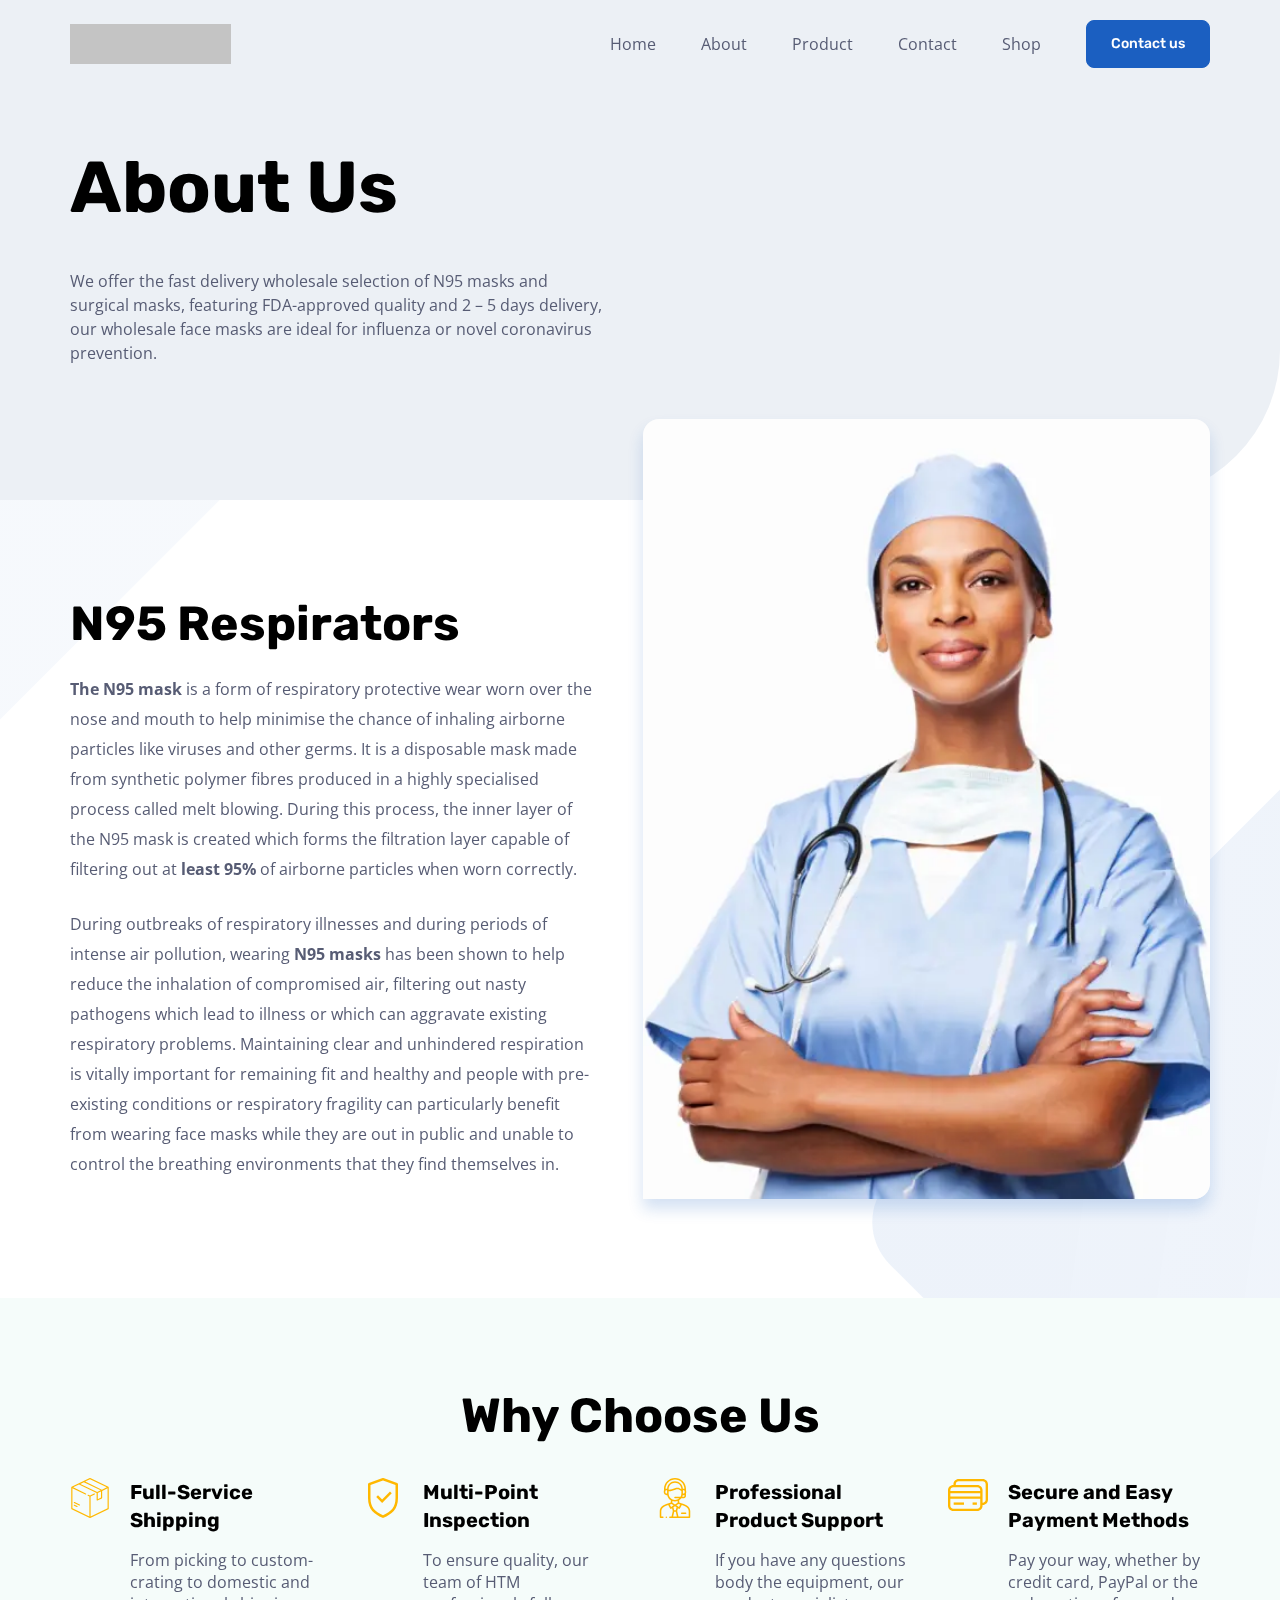
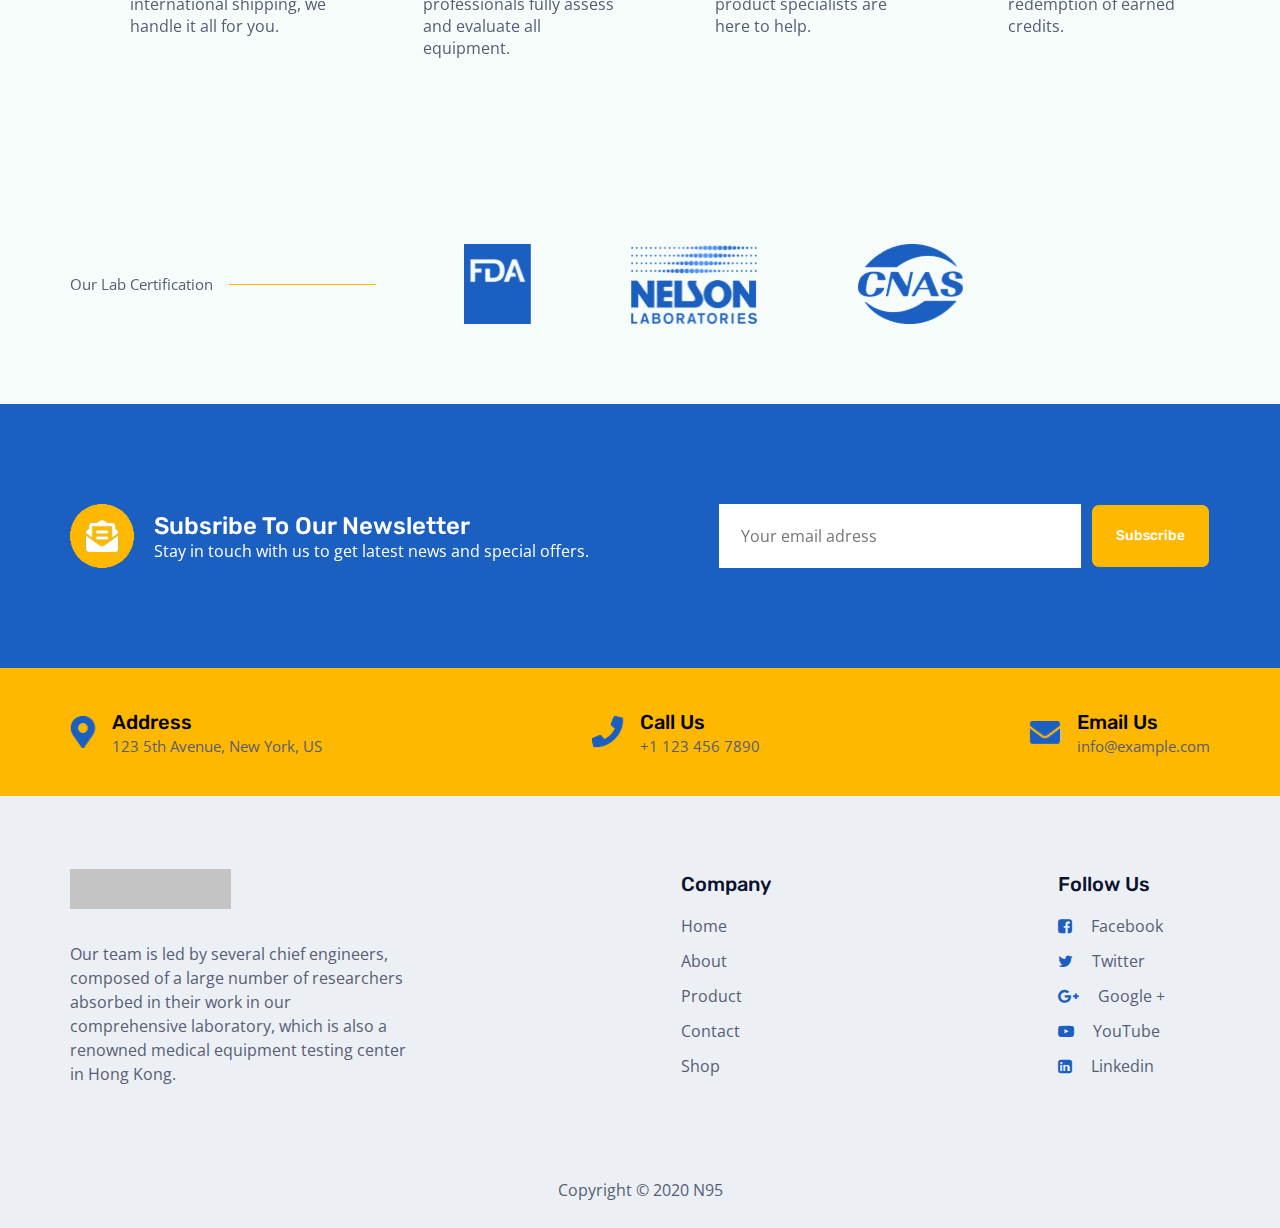
==== commit 301e3120: "delete link prduct page" ====
--- a/about.html
+++ b/about.html
@@ -6,8 +6,8 @@
 	<meta charset="UTF-8">
 	<meta name="format-detection" content="telephone=no">
 	<!-- <style>body{opacity: 0;}</style> -->
-	<link rel="stylesheet" href="css/style.min.css?_v=20220704110202">
-	<link rel='stylesheet' href='https://cdnjs.cloudflare.com/ajax/libs/font-awesome/4.7.0/css/font-awesome.min.css?_v=20220704110202'>
+	<link rel="stylesheet" href="css/style.min.css?_v=20220704160541">
+	<link rel='stylesheet' href='https://cdnjs.cloudflare.com/ajax/libs/font-awesome/4.7.0/css/font-awesome.min.css?_v=20220704160541'>
 	<!-- <meta name="robots" content="noindex, nofollow"> -->
 	<meta name="viewport" content="width=device-width, initial-scale=1.0">
 </head>
@@ -32,20 +32,20 @@
 									<a href="about.html" class="menu__link">About</a>
 								</li>
 								<li class="menu__item">
-									<a href="#" class="menu__link">Product</a>
+									<a href="" class="menu__link">Product</a>
 								</li>
 								<li class="menu__item">
 									<a href="contact.html" class="menu__link">Contact</a>
 								</li>
 								<li class="menu__item">
-									<a href="#" class="menu__link">Hystory</a>
+									<a href="shop.html" class="menu__link">Shop</a>
 								</li>
 							</ul>
 						</div>
 					</div>
 
 					<div class="header__button">
-						<a href="" class="button">Contact us</a>
+						<a href="contact.html" class="button">Contact us</a>
 						<a class="icon-menu"><span></span></a>
 					</div>
 				</nav>
@@ -249,13 +249,13 @@
 								<a href="about.html" class="footer__menu_link menu__link">About</a>
 							</li>
 							<li class="footer__menu_item menu__item">
-								<a href="#" class="footer__menu_link menu__link">Product</a>
+								<a href="" class="footer__menu_link menu__link">Product</a>
 							</li>
 							<li class="footer__menu_item menu__item">
 								<a href="contact.html" class="footer__menu_link menu__link">Contact</a>
 							</li>
 							<li class="footer__menu_item menu__item">
-								<a href="#" class="footer__menu_link menu__link">Hystory</a>
+								<a href="shop.html" class="footer__menu_link menu__link">Shop</a>
 							</li>
 						</ul>
 					</div>
@@ -305,7 +305,7 @@
 			</div>
 		</footer>
 	</div>
-	<script src="js/app.min.js?_v=20220704110202"></script>
+	<script src="js/app.min.js?_v=20220704160541"></script>
 </body>
 
 </html>--- a/css/style.min.css
+++ b/css/style.min.css
@@ -1 +1 @@
-@charset "UTF-8";@import url('https://fonts.googleapis.com/css2?family=Rubik:wght@400; 500;700&display=swap');@import url(https://fonts.googleapis.com/css2?family=Open+Sans:ital,wght@0,300;0,400;0,600;0,700;1,300&display=swap);*{padding:0;margin:0;border:0}*,:after,:before{-webkit-box-sizing:border-box;box-sizing:border-box}body,html{height:100%;min-width:320px}body{color:#575c74;line-height:1;font-family:"Open Sans",sans-serif;font-size:1rem;-ms-text-size-adjust:100%;-moz-text-size-adjust:100%;-webkit-text-size-adjust:100%;-webkit-font-smoothing:antialiased;-moz-osx-font-smoothing:grayscale}button,input,textarea{font-family:"Open Sans",sans-serif;font-size:inherit}button{cursor:pointer;color:inherit;background-color:inherit}a{color:inherit}a:link,a:visited{text-decoration:none}a:hover{text-decoration:none}ul li{list-style:none}img{vertical-align:top}h1,h2,h3,h4,h5,h6{font-weight:inherit;font-size:inherit}.lock body{overflow:hidden;-ms-touch-action:none;touch-action:none}.wrapper{min-height:100%;display:-webkit-box;display:-ms-flexbox;display:flex;-webkit-box-orient:vertical;-webkit-box-direction:normal;-ms-flex-direction:column;flex-direction:column;overflow:hidden}.wrapper>main{-webkit-box-flex:1;-ms-flex:1 1 auto;flex:1 1 auto}.wrapper>*{min-width:0}[class*=__container]{max-width:71.25rem;-webkit-box-sizing:content-box;box-sizing:content-box;margin:0 auto;padding:0 .9375rem}[class*=__title]{font-family:Rubik,sans-serif;font-style:normal;font-weight:700;font-size:1.25rem;line-height:1.75rem;color:#000}[class*=-ibg]{position:relative}[class*=-ibg] img{position:absolute;width:100%;height:100%;top:0;left:0;-o-object-fit:cover;object-fit:cover}[class*=-ibg_contain] img{-o-object-fit:contain;object-fit:contain}.header{position:absolute;top:0;left:0;width:100%;z-index:50}.header__nav{margin-top:1.25rem;display:-webkit-box;display:-ms-flexbox;display:flex;-webkit-box-align:center;-ms-flex-align:center;align-items:center}.header__logo{margin-right:auto;height:2.5rem;width:10.0625rem;z-index:5}.header__logo:hover{cursor:pointer}.header__button{position:relative;z-index:5;display:-webkit-box;display:-ms-flexbox;display:flex;-webkit-box-pack:end;-ms-flex-pack:end;justify-content:flex-end;-webkit-box-align:center;-ms-flex-align:center;align-items:center}.menu__list{display:-webkit-box;display:-ms-flexbox;display:flex}.menu__item{margin-right:2.8125rem}.menu__link{font-style:normal;font-weight:400;line-height:30px;color:#575c74}.menu__link:hover{cursor:pointer;text-decoration:underline;color:#000}.menu__body{left:-100%}.button{display:inline-block;font-family:Rubik,sans-serif;font-weight:500;font-size:.875rem;line-height:30px;color:#fff;background-color:#1b5fc1;border:1px solid #1b5fc1;padding:.5rem 1.5rem;border-radius:.5rem;-webkit-transition:all .3s ease 0s;-o-transition:all .3s ease 0s;transition:all .3s ease 0s}.button:hover{cursor:pointer;background-color:rgba(27,96,193,.8392156863)}.button_yellow{background-color:transparent;color:#ffb800;border:1px solid #ffb800}.button_yellow:hover{cursor:pointer;color:#fff;background-color:#ffb800}.button_blue{background-color:transparent;color:#1b5fc1;border:1px solid #1b5fc1}.button_blue:hover{cursor:pointer;color:#fff;background-color:#1b5fc1}.icon-menu{display:none}.main{position:relative;padding-bottom:3.125rem}.main::before{content:"";top:0;position:absolute;width:100%;height:100%;background:-webkit-gradient(linear,left bottom,left top,from(#f7fdfb),to(rgba(247,253,251,.727)));background:-o-linear-gradient(bottom,#f7fdfb 0,rgba(247,253,251,.727) 100%);background:linear-gradient(to top,#f7fdfb 0,rgba(247,253,251,.727) 100%);z-index:-5}.main__bg{position:absolute;top:0;right:-480px;z-index:-6}.main__bg_container{position:relative;max-height:890px;border-radius:0 0 0 150px;overflow:hidden}.main__bg img{width:100%;height:100%;-o-object-fit:cover;object-fit:cover}.main__body{display:-webkit-box;display:-ms-flexbox;display:flex;-webkit-box-pack:justify;-ms-flex-pack:justify;justify-content:space-between;padding-top:9.1875rem;position:relative}.main__advantage{padding-top:4.5rem}.main__content{display:-webkit-box;display:-ms-flexbox;display:flex;-webkit-box-orient:vertical;-webkit-box-direction:normal;-ms-flex-direction:column;flex-direction:column;-webkit-box-pack:center;-ms-flex-pack:center;justify-content:center;-webkit-box-flex:0;-ms-flex:0 1 50%;flex:0 1 50%;max-width:35.3125rem}.main__decor{-webkit-box-flex:0;-ms-flex:0 1 50%;flex:0 1 50%}.main__subtitle{font-family:Rubik,sans-serif;font-style:normal;font-weight:500;font-size:.875rem;line-height:1.875rem;color:#ffb800;margin-bottom:30px}.main__title{font-size:4.5rem;line-height:5.125rem;margin-bottom:40px}.main__text{line-height:1.5rem;margin-bottom:54px;margin-right:1.5625rem}.main__actions a:not(:last-child){margin-right:1.25rem}.main__image{margin-left:auto;max-width:31rem;max-height:46.5rem}.main__image img{width:100%;height:100%;-o-object-fit:cover;object-fit:cover;border-radius:16px 16px 16px 0}.advantage{display:-ms-grid;display:grid;-ms-grid-columns:(1fr)[4];grid-template-columns:repeat(4,1fr);-webkit-column-gap:1.875rem;-moz-column-gap:1.875rem;column-gap:1.875rem}.advantage__item{display:-webkit-box;display:-ms-flexbox;display:flex}.advantage__content{padding:0 2px 12px 20px}.advantage__title{margin-bottom:.9375rem}.advantage__text{line-height:1.375rem}.about{padding-top:5rem}.about__container{position:relative}.about__container::before{content:"";left:-74.61%;top:-3.33%;position:absolute;width:1036px;height:1036px;background:-o-linear-gradient(306.81deg,rgba(27,95,193,.08) 12.91%,rgba(27,95,193,.04) 72.7%);background:linear-gradient(143.19deg,rgba(27,95,193,.08) 12.91%,rgba(27,95,193,.04) 72.7%);z-index:-5;background-blend-mode:multiply;mix-blend-mode:multiply;-webkit-transform:rotate(-45deg);-ms-transform:rotate(-45deg);transform:rotate(-45deg);border-radius:60px}.about__item{display:-webkit-box;display:-ms-flexbox;display:flex;gap:50px;-webkit-box-pack:justify;-ms-flex-pack:justify;justify-content:space-between;margin-bottom:5rem}.about__image{-webkit-box-flex:0;-ms-flex:0 1 52%;flex:0 1 52%;max-width:35.625rem}.about__image img{width:100%;height:100%;-o-object-fit:cover;object-fit:cover;-o-object-position:65% 35%;object-position:65% 35%;border-radius:16px 16px 16px 0}.about__image_bottom img{-o-object-position:35% 65%;object-position:35% 65%}.about__content{-webkit-box-flex:0;-ms-flex:0 1 48%;flex:0 1 48%}.about__content_title{font-family:Rubik,sans-serif;font-style:normal;font-weight:700;font-size:3rem;line-height:3.125rem;color:#000;margin-bottom:1.5625rem}.about__content_text{line-height:1.875rem}.about__content_text span{font-weight:700}.about__content_text:not(:last-child){margin-bottom:25px}.contact__container{display:-webkit-box;display:-ms-flexbox;display:flex;-webkit-box-pack:justify;-ms-flex-pack:justify;justify-content:space-between;-webkit-box-align:center;-ms-flex-align:center;align-items:center}.contact__item{display:-webkit-box;display:-ms-flexbox;display:flex;-webkit-box-align:center;-ms-flex-align:center;align-items:center}.contact__title{font-weight:500}.contact__content{margin-left:16px}.contact__data{font-size:.9375rem;line-height:1.25rem}.info{margin-bottom:5rem}.info__container{position:relative}.info__container::before{content:"";right:-70.61%;top:-80.33%;position:absolute;width:1036px;height:1036px;background:-o-linear-gradient(126.81deg,rgba(40,189,134,.08) 12.91%,rgba(40,189,134,.04) 72.7%);background:linear-gradient(323.19deg,rgba(40,189,134,.08) 12.91%,rgba(40,189,134,.04) 72.7%);z-index:-5;-webkit-transform:rotate(-45deg);-ms-transform:rotate(-45deg);transform:rotate(-45deg);border-radius:60px}.info__item{display:-ms-grid;display:grid;-ms-grid-columns:(1fr)[2];grid-template-columns:repeat(2,1fr);border-radius:20px 20px 20px 0;overflow:hidden}.info__image{position:relative;max-width:570px}.info__image img{width:100%;height:100%;-o-object-fit:cover;object-fit:cover}.info__image::before{content:"Given the praised reputation and reliable quality within the industry, we have also established preliminary business agreements with some hospitals, local governments and medical institutions in Guangdong Province.";right:0;bottom:0;position:absolute;max-width:50%;background-color:#1b5fc1;padding:60px 30px 80px;color:#fff;font-size:.9375rem;line-height:1.5rem;font-family:"Open Sans",sans-serif;font-style:normal;font-weight:400;z-index:2}.info__content{display:-ms-grid;display:grid;-ms-grid-rows:(auto)[2];grid-template-rows:repeat(2,auto)}.info__development{display:-ms-grid;display:grid;-ms-grid-columns:(1fr)[2];grid-template-columns:repeat(2,1fr)}.info__development p{background-color:#fff;padding:80px 30px 140px}.info__development p:last-child{background-color:#1b5fc1;color:#fff}.info__located{display:-ms-grid;display:grid;-ms-grid-rows:(1fr)[2];grid-template-rows:repeat(2,1fr);background-color:#ffb800;padding:45px 40px 40px}.info__actions{display:-ms-grid;display:grid;-ms-grid-columns:(40% 60%)[2];grid-template-columns:repeat(2,40% 60%)}.info__factory{color:#000}.info__title{line-height:2.5rem}.info__button{display:-webkit-box;display:-ms-flexbox;display:flex;-webkit-box-align:center;-ms-flex-align:center;align-items:center}.info__text{font-size:.9375rem;line-height:1.3125rem}.info__contact{display:-webkit-box;display:-ms-flexbox;display:flex}.info__contact_title{color:#1b5fc1;font-size:14px}.info__contact_data{color:#000;font-weight:600;font-size:24px;line-height:1.5rem}.certification{margin-bottom:5rem}.certification__container{display:-webkit-box;display:-ms-flexbox;display:flex;-webkit-box-align:center;-ms-flex-align:center;align-items:center}.certification__content{display:-webkit-box;display:-ms-flexbox;display:flex;-webkit-box-align:center;-ms-flex-align:center;align-items:center;margin-right:88px}.certification__icon{display:-webkit-box;display:-ms-flexbox;display:flex;-webkit-box-align:center;-ms-flex-align:center;align-items:center}.certification__icon .certification__image:not(:last-child){margin-right:100px}.certification__image{display:-webkit-box;display:-ms-flexbox;display:flex}.certification__image img{width:100%;height:100%;-o-object-fit:cover;object-fit:cover}.certification__text{font-size:.9375rem;line-height:1.5rem;margin-right:16px}.reasons{margin-bottom:5rem;position:relative}.reasons::before{content:"";right:0;top:-90.33%;position:absolute;width:100%;height:1614px;background-color:#f7fdfb;z-index:-5;border-radius:0 0 0 150px}.reasons__container{display:-webkit-box;display:-ms-flexbox;display:flex;gap:89px}.reasons__image{position:relative;-webkit-box-flex:0;-ms-flex:0 1 40%;flex:0 1 40%;border-radius:16px 16px 16px 0;overflow:hidden;max-width:630px}.reasons__image img{position:absolute;width:100%;height:100%;-o-object-fit:cover;object-fit:cover;-o-object-position:90% 10%;object-position:90% 10%}.reasons__advantage{-ms-grid-columns:(1fr)[2];grid-template-columns:repeat(2,1fr)}.reasons__content{-webkit-box-flex:0;-ms-flex:0 1 60%;flex:0 1 60%;display:-ms-grid;display:grid;row-gap:20px}.reasons__title{font-size:3rem;line-height:3.125rem}.reasons__text{line-height:1.875rem}.reviews{margin-bottom:5rem}.reviews__container{display:-webkit-box;display:-ms-flexbox;display:flex;-webkit-box-pack:justify;-ms-flex-pack:justify;justify-content:space-between}.reviews__item{-webkit-box-flex:0;-ms-flex:0 0 32%;flex:0 0 32%;background-color:#fff;padding:48px 40px;border-radius:16px 16px 16px 0;border:1px solid #ecf0f5;display:-webkit-box;display:-ms-flexbox;display:flex;-webkit-box-orient:vertical;-webkit-box-direction:normal;-ms-flex-direction:column;flex-direction:column;-webkit-box-pack:justify;-ms-flex-pack:justify;justify-content:space-between}.reviews__header{display:-webkit-box;display:-ms-flexbox;display:flex;-webkit-box-pack:justify;-ms-flex-pack:justify;justify-content:space-between;-webkit-box-align:center;-ms-flex-align:center;align-items:center;margin-bottom:40px}.reviews__rating{display:-webkit-box;display:-ms-flexbox;display:flex;color:#ffb800}.reviews__icon{color:rgba(27,95,193,.18);font-size:32px}.reviews__image{max-width:40px;max-height:40px;border-radius:50%;overflow:hidden;margin-right:15px}.reviews__image img{width:100%;height:100%;-o-object-fit:cover;object-fit:cover}.reviews__text{font-weight:600;color:#000;font-style:italic;line-height:1.75rem}.reviews__username{font-weight:600;text-transform:uppercase;letter-spacing:2px;line-height:1.5625rem;color:#000}.reviews__position{font-size:.875rem}.reviews__footer{margin-top:20px;display:-webkit-box;display:-ms-flexbox;display:flex}.onestap{margin-bottom:7.5rem}.onestap__container{max-width:750px;min-height:210px;display:-webkit-box;display:-ms-flexbox;display:flex;-webkit-box-pack:justify;-ms-flex-pack:justify;justify-content:space-between;-webkit-box-orient:vertical;-webkit-box-direction:normal;-ms-flex-direction:column;flex-direction:column;-webkit-box-align:center;-ms-flex-align:center;align-items:center}.onestap__title{text-align:center;font-size:3rem;line-height:3.125rem}.onestap__text{line-height:1.875rem;text-align:center}.head::before{content:"";top:0;position:absolute;width:100%;height:500px;background-color:#ecf0f5;z-index:-5;border-radius:0 0 150px 0}.head__body{display:-webkit-box;display:-ms-flexbox;display:flex;-webkit-box-pack:justify;-ms-flex-pack:justify;justify-content:space-between;padding-top:9.1875rem;position:relative}.head__content{display:-webkit-box;display:-ms-flexbox;display:flex;-webkit-box-orient:vertical;-webkit-box-direction:normal;-ms-flex-direction:column;flex-direction:column;-webkit-box-pack:center;-ms-flex-pack:center;justify-content:center;-webkit-box-flex:0;-ms-flex:0 1 50%;flex:0 1 50%;max-width:35.3125rem}.head__title{font-size:4.5rem;line-height:5.125rem;margin-bottom:40px}.head__text{line-height:1.5rem;margin-bottom:54px;margin-right:1.5625rem}.body__container{position:relative}.body__container::before{content:"";left:-74.61%;top:-83.33%;position:absolute;width:1036px;height:1036px;background:-o-linear-gradient(306.81deg,rgba(27,95,193,.08) 12.91%,rgba(27,95,193,.04) 72.7%);background:linear-gradient(143.19deg,rgba(27,95,193,.08) 12.91%,rgba(27,95,193,.04) 72.7%);z-index:-6;-webkit-transform:rotate(-45deg);-ms-transform:rotate(-45deg);transform:rotate(-45deg);border-radius:60px}.body__container::after{content:"";right:-74.61%;bottom:-69.33%;position:absolute;width:1036px;height:1036px;background:-o-linear-gradient(306.81deg,rgba(27,95,193,.08) 12.91%,rgba(27,95,193,.04) 72.7%);background:linear-gradient(143.19deg,rgba(27,95,193,.08) 12.91%,rgba(27,95,193,.04) 72.7%);z-index:-6;-webkit-transform:rotate(-45deg);-ms-transform:rotate(-45deg);transform:rotate(-45deg);border-radius:60px}.body__item{display:-webkit-box;display:-ms-flexbox;display:flex;gap:50px;-webkit-box-pack:justify;-ms-flex-pack:justify;justify-content:space-between;margin-bottom:6.1875rem}.body__image{-webkit-box-flex:0;-ms-flex:0 1 52%;flex:0 1 52%;max-width:35.625rem;-webkit-box-shadow:0 10px 15px rgba(27,95,193,.19);box-shadow:0 10px 15px rgba(27,95,193,.19);border-radius:16px 16px 16px 0;overflow:hidden}.body__image img{width:100%;height:100%;-o-object-fit:cover;object-fit:cover;-o-object-position:35% 65%;object-position:35% 65%}.body__content{-webkit-box-flex:0;-ms-flex:0 1 48%;flex:0 1 48%;padding-top:180px;padding-bottom:20px}.body__content_title{font-family:Rubik,sans-serif;font-style:normal;font-weight:700;font-size:3rem;line-height:3.125rem;color:#000;margin-bottom:1.5625rem}.body__content_text{line-height:1.875rem}.body__content_text span{font-weight:700}.body__content_text:not(:last-child){margin-bottom:25px}.wychooseus{position:relative}.wychooseus::before{content:"";left:0;top:0;position:absolute;width:100%;min-height:1010px;background-color:#f5fcfa;z-index:-5}.wychooseus__title{font-size:3rem;line-height:3.125rem;margin-bottom:2.3125rem}.wychooseus__container{padding-top:5.8125rem;margin-bottom:10.8125rem;display:-webkit-box;display:-ms-flexbox;display:flex;-webkit-box-orient:vertical;-webkit-box-direction:normal;-ms-flex-direction:column;flex-direction:column;-webkit-box-align:center;-ms-flex-align:center;align-items:center}.subscribe{background-color:#1b5fc1}.subscribe__container{height:264px;display:-webkit-box;display:-ms-flexbox;display:flex;-webkit-box-pack:justify;-ms-flex-pack:justify;justify-content:space-between;-webkit-box-align:center;-ms-flex-align:center;align-items:center;position:relative}.subscribe__container:after{position:absolute;content:"";right:-13%;bottom:-65%;width:360px;height:356px;background:url(img/subscribe-block/group.svg);background-repeat:no-repeat;z-index:1;background-blend-mode:multiply;mix-blend-mode:multiply}.subscribe__body{display:-webkit-box;display:-ms-flexbox;display:flex}.subscribe__content{margin-left:1.25rem;color:#fff}.subscribe__title{color:#fff;font-weight:500;font-size:24px;line-height:30px}.subscribe__text{line-height:20px;margin-right:5px}.subscribe__form{display:-webkit-box;display:-ms-flexbox;display:flex;height:64px;z-index:2}.subscribe__input{width:362px;margin-right:10px;padding:22px}.subscribe__button{background-color:#ffb800}.subscribe__button:hover{background-color:rgba(246,178,6,.945)}.sendmassage__item{display:-webkit-box;display:-ms-flexbox;display:flex;-ms-flex-wrap:wrap;flex-wrap:wrap;border-radius:20px 20px 20px 0;overflow:hidden}.sendmassage__content{-webkit-box-flex:0;-ms-flex:0 1 50%;flex:0 1 50%;background-color:#f4fafa;padding:50px;display:-webkit-box;display:-ms-flexbox;display:flex;-webkit-box-orient:vertical;-webkit-box-direction:normal;-ms-flex-direction:column;flex-direction:column;-webkit-box-pack:justify;-ms-flex-pack:justify;justify-content:space-between}.sendmassage__content_title{font-family:Rubik,sans-serif;font-style:normal;font-weight:700;font-size:3rem;line-height:3.125rem;color:#000;margin-bottom:1.5625rem}.sendmassage__content_text{line-height:1.875rem}.sendmassage__form{-webkit-box-flex:0;-ms-flex:0 0 70%;flex:0 0 70%;display:-webkit-box;display:-ms-flexbox;display:flex;-ms-flex-wrap:wrap;flex-wrap:wrap;-webkit-box-pack:justify;-ms-flex-pack:justify;justify-content:space-between;-webkit-box-align:center;-ms-flex-align:center;align-items:center}.sendmassage__label{-webkit-box-flex:0;-ms-flex:0 0 100%;flex:0 0 100%;display:-webkit-box;display:-ms-flexbox;display:flex;-ms-flex-wrap:wrap;flex-wrap:wrap;line-height:30px}.sendmassage__label span{color:red}.sendmassage__label_name{-webkit-box-flex:0;-ms-flex:0 0 45%;flex:0 0 45%}.sendmassage__input{width:100%;border:1px solid #eaeaea;min-height:50px;padding:0 10px}.sendmassage__input_message{min-height:120px;padding:10px;resize:none}.sendmassage__information{-webkit-box-flex:0;-ms-flex:0 1 50%;flex:0 1 50%;display:-webkit-box;display:-ms-flexbox;display:flex;-webkit-box-orient:vertical;-webkit-box-direction:normal;-ms-flex-direction:column;flex-direction:column;-ms-flex-wrap:wrap;flex-wrap:wrap}.sendmassage__contact{background-color:#ffb800;padding:0 40px;display:-webkit-box;display:-ms-flexbox;display:flex;-webkit-box-align:center;-ms-flex-align:center;align-items:center;min-height:240px;gap:65px}.sendmassage__contact_item{-webkit-box-orient:vertical;-webkit-box-direction:normal;-ms-flex-direction:column;flex-direction:column;-webkit-box-align:start;-ms-flex-align:start;align-items:flex-start;-webkit-box-pack:justify;-ms-flex-pack:justify;justify-content:space-between;min-height:111px}.sendmassage__contact_content{margin-left:0}.sendmassage__contact_title{color:#1b5fc1;font-weight:500;font-size:20px;line-height:24px}.sendmassage__contact_data{font-weight:400;font-size:1rem;line-height:1.5rem;color:#000}.sendmassage__adress{background-color:#1b5fc1;min-height:240px;display:-webkit-box;display:-ms-flexbox;display:flex;-webkit-box-align:center;-ms-flex-align:center;align-items:center;padding:0 40px}.sendmassage__image{min-height:410px;position:relative}.sendmassage__image img{position:absolute;width:100%;height:100%;-o-object-fit:cover;object-fit:cover}.location{display:-webkit-box;display:-ms-flexbox;display:flex;-webkit-box-orient:vertical;-webkit-box-direction:normal;-ms-flex-direction:column;flex-direction:column;-webkit-box-align:start;-ms-flex-align:start;align-items:flex-start;-webkit-box-pack:justify;-ms-flex-pack:justify;justify-content:space-between;min-height:126px}.location__title{color:#fff;font-weight:500;font-size:20px;line-height:24px}.location__data{color:#fff;font-weight:400;font-size:1rem;line-height:1.5rem}.map{margin-top:100px}.map__image{position:relative;width:100%;height:555px}.footer{background-color:#ecf0f5;z-index:3}.footer__contact{background-color:#ffb800;padding:40px 0}.footer__container{margin-top:4.5625rem;display:-webkit-box;display:-ms-flexbox;display:flex;-webkit-box-pack:justify;-ms-flex-pack:justify;justify-content:space-between}.footer__content{max-width:21.25rem}.footer__text{margin-top:2.0625rem;padding-bottom:3.125rem;line-height:1.5rem}.footer__title{font-family:Rubik,sans-serif;font-style:normal;font-weight:500;font-size:1.25rem;line-height:1.875rem;color:#0c122d;margin-bottom:12px}.footer__menu_list{-webkit-box-orient:vertical;-webkit-box-direction:normal;-ms-flex-direction:column;flex-direction:column}.footer__menu_link:hover,.footer__social_link:hover{color:#1b5fc1}.footer__menu_item{margin-bottom:5px}.footer__icon{color:#1b5fc1;margin-right:15px}.footer__icon:hover{text-decoration:none}.footer__copyright{display:-webkit-box;display:-ms-flexbox;display:flex;-webkit-box-pack:center;-ms-flex-pack:center;justify-content:center;-webkit-box-align:center;-ms-flex-align:center;align-items:center;margin-top:46px;margin-bottom:30px}@media (max-width:1077px){.main__text{margin-right:5rem}.head__text{margin-right:5rem}}@media (max-width:1062px){.advantage{-ms-grid-columns:(1fr)[2];grid-template-columns:repeat(2,1fr);row-gap:1.25rem}}@media (max-width:1007px){.info__located{padding:45px 30px 50px}}@media (max-width:630px){.advantage{-ms-grid-columns:(1fr)[1];grid-template-columns:repeat(1,1fr);row-gap:.9375rem;-webkit-column-gap:0;-moz-column-gap:0;column-gap:0}.advantage__title{margin-bottom:.3125rem}.reasons__advantage{-ms-grid-columns:(1fr)[1];grid-template-columns:repeat(1,1fr);row-gap:.9375rem;-webkit-column-gap:0;-moz-column-gap:0;column-gap:0}}@media (max-width:61.99875em){.menu__item{margin-right:2.1875rem}.main__bg{right:-513px}.main__bg_container{max-height:770px;border-radius:0 0 0 670px}.main__body{padding-top:7.5rem}.main__subtitle{margin-bottom:15px}.main__title{font-size:3rem;line-height:3.875rem;margin-bottom:25px;margin-right:5rem}.main__text{margin-bottom:25px}.about{padding-top:3.125rem}.about__item{-ms-flex-wrap:wrap;flex-wrap:wrap;gap:25px;margin-bottom:3.125rem}.about__image{-webkit-box-flex:0;-ms-flex:0 0 100%;flex:0 0 100%;max-width:100%}.about__image_bottom{-webkit-box-ordinal-group:0;-ms-flex-order:-1;order:-1}.about__content{-webkit-box-flex:0;-ms-flex:0 0 100%;flex:0 0 100%}.about__content_title{font-size:1.75rem;line-height:2.1875rem}.info{margin-bottom:3.125rem}.info__item{-ms-grid-columns:(1fr)[1];grid-template-columns:repeat(1,1fr)}.info__image{max-width:100%}.info__development p{padding:40px 15px}.info__development p:last-child{-webkit-box-ordinal-group:0;-ms-flex-order:-1;order:-1}.info__located{padding:25px 20px}.certification{margin-bottom:3.125rem}.certification__content{margin-right:40px}.certification__icon .certification__image:not(:last-child){margin-right:80px}.reasons{margin-bottom:3.125rem}.reasons__image{display:none}.reasons__content{-webkit-box-flex:0;-ms-flex:0 0 100%;flex:0 0 100%}.reasons__title{font-size:1.75rem;line-height:2.1875rem}.reviews{margin-bottom:3.125rem}.reviews__item{padding:28px 20px}.onestap{margin-bottom:5rem}.onestap__title{font-size:1.75rem;line-height:2.1875rem}.head__body{padding-top:7.5rem}.head__content{-webkit-box-flex:0;-ms-flex:0 0 100%;flex:0 0 100%;max-width:100%}.head__title{font-size:3rem;line-height:3.875rem;margin-bottom:25px;margin-right:5rem}.head__text{margin-bottom:25px}.body__item{-ms-flex-wrap:wrap;flex-wrap:wrap;gap:25px;margin-bottom:3.125rem}.body__image{-webkit-box-flex:0;-ms-flex:0 0 100%;flex:0 0 100%;max-width:100%;-webkit-box-ordinal-group:0;-ms-flex-order:-1;order:-1}.body__content{-webkit-box-flex:0;-ms-flex:0 0 100%;flex:0 0 100%;padding-top:0}.body__content_title{font-size:1.75rem;line-height:2.1875rem}.wychooseus__title{font-size:2.375rem;line-height:2.1875rem}.wychooseus__container{margin-bottom:6.25rem}.subscribe__container{height:204px;-webkit-box-orient:vertical;-webkit-box-direction:normal;-ms-flex-direction:column;flex-direction:column;-ms-flex-pack:distribute;justify-content:space-around}.subscribe__container:after{width:0;height:0}.sendmassage__content{-webkit-box-flex:0;-ms-flex:0 0 100%;flex:0 0 100%;padding:30px}.sendmassage__content_title{font-size:1.75rem;line-height:2.1875rem}.sendmassage__content_text{margin-bottom:10px}.sendmassage__form{-webkit-box-flex:0;-ms-flex:0 0 60%;flex:0 0 60%}.sendmassage__input{min-height:40px}.sendmassage__button{margin-top:10px}.sendmassage__information{-webkit-box-flex:0;-ms-flex:0 0 100%;flex:0 0 100%;-webkit-box-orient:inherit;-webkit-box-direction:inherit;-ms-flex-direction:inherit;flex-direction:inherit}.sendmassage__contact{-webkit-box-flex:0;-ms-flex:0 0 50%;flex:0 0 50%;-webkit-box-orient:initial;-webkit-box-direction:initial;-ms-flex-direction:initial;flex-direction:initial;-ms-flex-wrap:wrap;flex-wrap:wrap;-webkit-box-pack:start;-ms-flex-pack:start;justify-content:flex-start;gap:20px;min-height:100px;padding:20px}.sendmassage__contact_item{-webkit-box-orient:initial;-webkit-box-direction:initial;-ms-flex-direction:initial;flex-direction:initial;-webkit-box-pack:initial;-ms-flex-pack:initial;justify-content:initial;min-height:50px}.sendmassage__contact_content{margin-left:10px}.sendmassage__adress{-webkit-box-flex:0;-ms-flex:0 0 50%;flex:0 0 50%;min-height:160px}.sendmassage__image{-webkit-box-flex:0;-ms-flex:0 0 100%;flex:0 0 100%}.location{-webkit-box-orient:initial;-webkit-box-direction:initial;-ms-flex-direction:initial;flex-direction:initial;min-height:60px}.location__title{margin-left:10px}.location__data{margin-left:10px}}@media (max-width:47.99875em){.menu{-webkit-box-flex:1;-ms-flex:1 1 auto;flex:1 1 auto;display:-webkit-box;display:-ms-flexbox;display:flex;-webkit-box-pack:end;-ms-flex-pack:end;justify-content:flex-end}.menu__list{-webkit-box-orient:vertical;-webkit-box-direction:normal;-ms-flex-direction:column;flex-direction:column;-webkit-box-pack:center;-ms-flex-pack:center;justify-content:center;-webkit-box-align:center;-ms-flex-align:center;align-items:center}.menu__item{margin:0 0 25px 0}.menu__link{font-size:1.5rem}.menu__body{position:fixed;width:100%;height:100%;top:0;overflow:auto;background-color:#f7fdfb;padding:6.25rem .9375rem 3.125rem .9375rem;-webkit-transition:left .3s ease 0s;-o-transition:left .3s ease 0s;transition:left .3s ease 0s;z-index:4}.menu__body::before{content:"";position:fixed;width:100%;height:70px;left:-100%;top:0;background-color:#f7fdfb}.menu-open .menu__body{left:0}.menu-open .menu__body::before{left:0}.icon-menu{display:block;position:relative;width:1.875rem;height:1.125rem;margin-left:1.125rem;cursor:pointer;z-index:5}.icon-menu span,.icon-menu::after,.icon-menu::before{content:"";-webkit-transition:all .3s ease 0s;-o-transition:all .3s ease 0s;transition:all .3s ease 0s;right:0;position:absolute;width:100%;height:.125rem;background-color:#000}.icon-menu::before{top:0}.icon-menu::after{bottom:0}.icon-menu span{top:calc(50% - .0625rem)}.menu-open .icon-menu span{width:0}.menu-open .icon-menu::before{top:calc(50% - .0625rem);-webkit-transform:rotate(-45deg);-ms-transform:rotate(-45deg);transform:rotate(-45deg)}.menu-open .icon-menu::after{bottom:calc(50% - .0625rem);-webkit-transform:rotate(45deg);-ms-transform:rotate(45deg);transform:rotate(45deg)}.main::before{background:-webkit-gradient(linear,left bottom,left top,from(#f7fdfb),to(rgba(247,253,251,.81)));background:-o-linear-gradient(bottom,#f7fdfb 0,rgba(247,253,251,.81) 100%);background:linear-gradient(to top,#f7fdfb 0,rgba(247,253,251,.81) 100%)}.main__bg{right:-15px;left:-15px}.main__bg_container{max-height:670px}.main__body{padding-top:6.25rem}.main__content{-webkit-box-flex:0;-ms-flex:0 0 100%;flex:0 0 100%;max-width:100%}.main__decor{display:none}.main__subtitle{margin-bottom:10px}.main__title{font-size:2.5rem;line-height:2.625rem;margin-bottom:15px;margin-right:0}.main__text{margin-right:0}.main__actions{text-align:center}.about__container::before{width:0;height:0}.contact__container{-ms-flex-wrap:wrap;flex-wrap:wrap}.contact__item{min-width:253px}.contact__item:not(:last-child){margin-right:0;margin-bottom:20px}.contact__item:first-child{-webkit-box-flex:0;-ms-flex:0 0 100%;flex:0 0 100%}.contact__item:not(:first-child){-webkit-box-flex:0;-ms-flex:0 0 50%;flex:0 0 50%}.contact__title{font-size:.9375rem;line-height:1.25rem}.contact__content{margin-left:10px}.info__container::before{width:0;height:0}.info__image::before{padding:30px 15px}.info__actions{margin-top:15px;-ms-grid-columns:(1fr)[1];grid-template-columns:repeat(1,1fr);row-gap:15px}.info__title{font-size:1.125rem;line-height:1.875rem}.certification__content{margin-right:30px}.certification__icon .certification__image:not(:last-child){margin-right:40px}.reasons::before{width:0;height:0}.reviews__container{-ms-flex-wrap:wrap;flex-wrap:wrap}.reviews__item:not(:last-child){margin-bottom:20px}.reviews__item{-webkit-box-flex:0;-ms-flex:0 0 100%;flex:0 0 100%}.reviews__header{margin-bottom:20px}.reviews__text{line-height:1.5625rem}.onestap__button{margin-top:15px}.head__body{padding-top:6.25rem}.head__title{font-size:2.5rem;line-height:2.625rem;margin-bottom:15px;margin-right:0}.head__text{margin-right:0}.body__container::before{width:0;height:0}.body__container::after{width:0;height:0}.subscribe__title{font-size:20px}.subscribe__form{height:44px;width:100%;-webkit-box-align:center;-ms-flex-align:center;align-items:center;-webkit-box-pack:center;-ms-flex-pack:center;justify-content:center}.subscribe__input{width:262px;padding:12px;-webkit-box-flex:0;-ms-flex:0 0 60%;flex:0 0 60%}.subscribe__icon img{width:40px}.sendmassage__contact{-webkit-box-align:initial;-ms-flex-align:initial;align-items:initial;-webkit-box-flex:0;-ms-flex:0 0 100%;flex:0 0 100%;gap:0;padding:20px 10px}.sendmassage__contact_item{min-width:0}.sendmassage__contact_item:first-child{-webkit-box-flex:0;-ms-flex:0 0 50%;flex:0 0 50%;margin-bottom:0}.sendmassage__adress{-webkit-box-flex:0;-ms-flex:0 0 100%;flex:0 0 100%;padding:0 10px;min-height:140px}.map{margin-top:50px}.map__image{height:400px}.footer__contact{padding:20px 0}.footer__container{margin-top:3.3125rem;-ms-flex-wrap:wrap;flex-wrap:wrap;-ms-flex-pack:distribute;justify-content:space-around}.footer__content{max-width:100%}.footer__menu_list{-webkit-box-align:start;-ms-flex-align:start;align-items:flex-start}.footer__menu{-webkit-box-pack:start;-ms-flex-pack:start;justify-content:flex-start}.footer__menu_link,.footer__social_link{font-size:1rem;line-height:1.875rem}.footer__menu_item{margin-bottom:5px}}@media (max-width:29.99875em){.header__logo{-webkit-box-flex:0;-ms-flex:0 0 40px;flex:0 0 40px;overflow:hidden}.info__image::before{display:-webkit-box;display:-ms-flexbox;display:flex;-webkit-box-align:center;-ms-flex-align:center;align-items:center;height:100%;padding:15px;font-size:.6875rem;line-height:1.125rem}.info__development{-ms-grid-columns:(1fr)[1];grid-template-columns:repeat(1,1fr)}.info__development p:last-child{-webkit-box-ordinal-group:2;-ms-flex-order:1;order:1}.certification__container{-ms-flex-wrap:wrap;flex-wrap:wrap}.certification__content{margin-bottom:15px}.subscribe__container{height:264px}.subscribe__title{font-size:18px;line-height:20px;margin-bottom:10px}.subscribe__form{-webkit-box-orient:vertical;-webkit-box-direction:normal;-ms-flex-direction:column;flex-direction:column;-webkit-box-align:initial;-ms-flex-align:initial;align-items:initial;height:104px;gap:10px}.subscribe__input{margin-right:0;width:100%;-webkit-box-flex:0;-ms-flex:0 0 auto;flex:0 0 auto}.sendmassage__content{padding:20px}.sendmassage__form{-webkit-box-flex:0;-ms-flex:0 0 50%;flex:0 0 50%}.sendmassage__contact{-webkit-box-orient:vertical;-webkit-box-direction:normal;-ms-flex-direction:column;flex-direction:column;-ms-flex-wrap:nowrap;flex-wrap:nowrap}.sendmassage__contact_item:first-child{margin-bottom:10px}.footer__container{-webkit-box-orient:vertical;-webkit-box-direction:normal;-ms-flex-direction:column;flex-direction:column}.footer__company,.footer__followus{max-width:100%;margin-bottom:.625rem}.footer__title{margin-bottom:0}.footer__copyright{margin-top:26px}}+@charset "UTF-8";@import url('https://fonts.googleapis.com/css2?family=Rubik:wght@400;500;700&display=swap');@import url(https://fonts.googleapis.com/css2?family=Open+Sans:ital,wght@0,300;0,400;0,600;0,700;1,300&display=swap);*{padding:0;margin:0;border:0}*,:after,:before{-webkit-box-sizing:border-box;box-sizing:border-box}body,html{height:100%;min-width:320px}body{color:#575c74;line-height:1;font-family:"Open Sans",sans-serif;font-size:1rem;-ms-text-size-adjust:100%;-moz-text-size-adjust:100%;-webkit-text-size-adjust:100%;-webkit-font-smoothing:antialiased;-moz-osx-font-smoothing:grayscale}button,input,textarea{font-family:"Open Sans",sans-serif;font-size:inherit}button{cursor:pointer;color:inherit;background-color:inherit}a{color:inherit}a:link,a:visited{text-decoration:none}a:hover{text-decoration:none}ul li{list-style:none}img{vertical-align:top}h1,h2,h3,h4,h5,h6{font-weight:inherit;font-size:inherit}.lock body{overflow:hidden;-ms-touch-action:none;touch-action:none}.wrapper{min-height:100%;display:-webkit-box;display:-ms-flexbox;display:flex;-webkit-box-orient:vertical;-webkit-box-direction:normal;-ms-flex-direction:column;flex-direction:column;overflow:hidden}.wrapper>main{-webkit-box-flex:1;-ms-flex:1 1 auto;flex:1 1 auto}.wrapper>*{min-width:0}[class*=__container]{max-width:71.25rem;-webkit-box-sizing:content-box;box-sizing:content-box;margin:0 auto;padding:0 .9375rem}[class*=__title]{font-family:Rubik,sans-serif;font-style:normal;font-weight:700;font-size:1.25rem;line-height:1.75rem;color:#000}[class*=-ibg]{position:relative}[class*=-ibg] img{position:absolute;width:100%;height:100%;top:0;left:0;-o-object-fit:cover;object-fit:cover}[class*=-ibg_contain] img{-o-object-fit:contain;object-fit:contain}.header{position:absolute;top:0;left:0;width:100%;z-index:50}.header__nav{margin-top:1.25rem;display:-webkit-box;display:-ms-flexbox;display:flex;-webkit-box-align:center;-ms-flex-align:center;align-items:center}.header__logo{margin-right:auto;height:2.5rem;width:10.0625rem;z-index:5}.header__logo:hover{cursor:pointer}.header__button{position:relative;z-index:5;display:-webkit-box;display:-ms-flexbox;display:flex;-webkit-box-pack:end;-ms-flex-pack:end;justify-content:flex-end;-webkit-box-align:center;-ms-flex-align:center;align-items:center}.menu__list{display:-webkit-box;display:-ms-flexbox;display:flex}.menu__item{margin-right:2.8125rem}.menu__link{font-style:normal;font-weight:400;line-height:30px;color:#575c74}.menu__link:hover{cursor:pointer;text-decoration:underline;color:#000}.menu__body{left:-100%}.button{display:inline-block;font-family:Rubik,sans-serif;font-weight:500;font-size:.875rem;line-height:30px;color:#fff;background-color:#1b5fc1;border:1px solid #1b5fc1;padding:.5rem 1.5rem;border-radius:.5rem}.button:hover{cursor:pointer;background-color:rgba(27,96,193,.8392156863);-webkit-transition:background-color .3s ease 0s;-o-transition:background-color .3s ease 0s;transition:background-color .3s ease 0s}.button_yellow{background-color:transparent;color:#ffb800;border:1px solid #ffb800}.button_yellow:hover{cursor:pointer;color:#fff;background-color:#ffb800}.button_blue{background-color:transparent;color:#1b5fc1;border:1px solid #1b5fc1}.button_blue:hover{cursor:pointer;color:#fff;background-color:#1b5fc1}.icon-menu{display:none}.main{position:relative;padding-bottom:3.125rem}.main::before{content:"";top:0;position:absolute;width:100%;height:100%;background:-webkit-gradient(linear,left bottom,left top,from(#f7fdfb),to(rgba(247,253,251,.727)));background:-o-linear-gradient(bottom,#f7fdfb 0,rgba(247,253,251,.727) 100%);background:linear-gradient(to top,#f7fdfb 0,rgba(247,253,251,.727) 100%);z-index:-5}.main__bg{position:absolute;top:0;right:-480px;z-index:-6}.main__bg_container{position:relative;max-height:890px;border-radius:0 0 0 150px;overflow:hidden}.main__bg img{width:100%;height:100%;-o-object-fit:cover;object-fit:cover}.main__body{display:-webkit-box;display:-ms-flexbox;display:flex;-webkit-box-pack:justify;-ms-flex-pack:justify;justify-content:space-between;padding-top:9.1875rem;position:relative}.main__advantage{padding-top:4.5rem}.main__content{display:-webkit-box;display:-ms-flexbox;display:flex;-webkit-box-orient:vertical;-webkit-box-direction:normal;-ms-flex-direction:column;flex-direction:column;-webkit-box-pack:center;-ms-flex-pack:center;justify-content:center;-webkit-box-flex:0;-ms-flex:0 1 50%;flex:0 1 50%;max-width:35.3125rem}.main__decor{-webkit-box-flex:0;-ms-flex:0 1 50%;flex:0 1 50%}.main__subtitle{font-family:Rubik,sans-serif;font-style:normal;font-weight:500;font-size:.875rem;line-height:1.875rem;color:#ffb800;margin-bottom:30px}.main__title{font-size:4.5rem;line-height:5.125rem;margin-bottom:40px}.main__text{line-height:1.5rem;margin-bottom:54px;margin-right:1.5625rem}.main__actions a:not(:last-child){margin-right:1.25rem}.main__image{margin-left:auto;max-width:31rem;max-height:46.5rem}.main__image img{width:100%;height:100%;-o-object-fit:cover;object-fit:cover;border-radius:16px 16px 16px 0}.advantage{display:-ms-grid;display:grid;-ms-grid-columns:(1fr)[4];grid-template-columns:repeat(4,1fr);-webkit-column-gap:1.875rem;-moz-column-gap:1.875rem;column-gap:1.875rem}.advantage__item{display:-webkit-box;display:-ms-flexbox;display:flex}.advantage__content{padding:0 2px 12px 20px}.advantage__title{margin-bottom:.9375rem}.advantage__text{line-height:1.375rem}.about{padding-top:5rem}.about__container{position:relative}.about__container::before{content:"";left:-74.61%;top:-3.33%;position:absolute;width:1036px;height:1036px;background:-o-linear-gradient(306.81deg,rgba(27,95,193,.08) 12.91%,rgba(27,95,193,.04) 72.7%);background:linear-gradient(143.19deg,rgba(27,95,193,.08) 12.91%,rgba(27,95,193,.04) 72.7%);z-index:-5;background-blend-mode:multiply;mix-blend-mode:multiply;-webkit-transform:rotate(-45deg);-ms-transform:rotate(-45deg);transform:rotate(-45deg);border-radius:60px}.about__item{display:-webkit-box;display:-ms-flexbox;display:flex;gap:50px;-webkit-box-pack:justify;-ms-flex-pack:justify;justify-content:space-between;margin-bottom:5rem}.about__image{-webkit-box-flex:0;-ms-flex:0 1 52%;flex:0 1 52%;max-width:35.625rem}.about__image img{width:100%;height:100%;-o-object-fit:cover;object-fit:cover;-o-object-position:65% 35%;object-position:65% 35%;border-radius:16px 16px 16px 0}.about__image_bottom img{-o-object-position:35% 65%;object-position:35% 65%}.about__content{-webkit-box-flex:0;-ms-flex:0 1 48%;flex:0 1 48%}.about__content_title{font-family:Rubik,sans-serif;font-style:normal;font-weight:700;font-size:3rem;line-height:3.125rem;color:#000;margin-bottom:1.5625rem}.about__content_text{line-height:1.875rem}.about__content_text span{font-weight:700}.about__content_text:not(:last-child){margin-bottom:25px}.contact__container{display:-webkit-box;display:-ms-flexbox;display:flex;-webkit-box-pack:justify;-ms-flex-pack:justify;justify-content:space-between;-webkit-box-align:center;-ms-flex-align:center;align-items:center}.contact__item{display:-webkit-box;display:-ms-flexbox;display:flex;-webkit-box-align:center;-ms-flex-align:center;align-items:center}.contact__title{font-weight:500}.contact__content{margin-left:16px}.contact__data{font-size:.9375rem;line-height:1.25rem}.info{margin-bottom:5rem}.info__container{position:relative}.info__container::before{content:"";right:-70.61%;top:-80.33%;position:absolute;width:1036px;height:1036px;background:-o-linear-gradient(126.81deg,rgba(40,189,134,.08) 12.91%,rgba(40,189,134,.04) 72.7%);background:linear-gradient(323.19deg,rgba(40,189,134,.08) 12.91%,rgba(40,189,134,.04) 72.7%);z-index:-5;-webkit-transform:rotate(-45deg);-ms-transform:rotate(-45deg);transform:rotate(-45deg);border-radius:60px}.info__item{display:-ms-grid;display:grid;-ms-grid-columns:(1fr)[2];grid-template-columns:repeat(2,1fr);border-radius:20px 20px 20px 0;overflow:hidden}.info__image{position:relative;max-width:570px}.info__image img{width:100%;height:100%;-o-object-fit:cover;object-fit:cover}.info__image::before{content:"Given the praised reputation and reliable quality within the industry, we have also established preliminary business agreements with some hospitals, local governments and medical institutions in Guangdong Province.";right:0;bottom:0;position:absolute;max-width:50%;background-color:#1b5fc1;padding:60px 30px 80px;color:#fff;font-size:.9375rem;line-height:1.5rem;font-family:"Open Sans",sans-serif;font-style:normal;font-weight:400;z-index:2}.info__content{display:-ms-grid;display:grid;-ms-grid-rows:(auto)[2];grid-template-rows:repeat(2,auto)}.info__development{display:-ms-grid;display:grid;-ms-grid-columns:(1fr)[2];grid-template-columns:repeat(2,1fr)}.info__development p{background-color:#fff;padding:80px 30px 140px}.info__development p:last-child{background-color:#1b5fc1;color:#fff}.info__located{display:-ms-grid;display:grid;-ms-grid-rows:(1fr)[2];grid-template-rows:repeat(2,1fr);background-color:#ffb800;padding:45px 40px 40px}.info__actions{display:-ms-grid;display:grid;-ms-grid-columns:(40% 60%)[2];grid-template-columns:repeat(2,40% 60%)}.info__factory{color:#000}.info__title{line-height:2.5rem}.info__button{display:-webkit-box;display:-ms-flexbox;display:flex;-webkit-box-align:center;-ms-flex-align:center;align-items:center}.info__text{font-size:.9375rem;line-height:1.3125rem}.info__contact{display:-webkit-box;display:-ms-flexbox;display:flex}.info__contact_title{color:#1b5fc1;font-size:14px}.info__contact_data{color:#000;font-weight:600;font-size:24px;line-height:1.5rem}.certification{margin-bottom:5rem}.certification__container{display:-webkit-box;display:-ms-flexbox;display:flex;-webkit-box-align:center;-ms-flex-align:center;align-items:center}.certification__content{display:-webkit-box;display:-ms-flexbox;display:flex;-webkit-box-align:center;-ms-flex-align:center;align-items:center;margin-right:88px}.certification__icon{display:-webkit-box;display:-ms-flexbox;display:flex;-webkit-box-align:center;-ms-flex-align:center;align-items:center}.certification__icon .certification__image:not(:last-child){margin-right:100px}.certification__image{display:-webkit-box;display:-ms-flexbox;display:flex}.certification__image img{width:100%;height:100%;-o-object-fit:cover;object-fit:cover}.certification__text{font-size:.9375rem;line-height:1.5rem;margin-right:16px}.reasons{margin-bottom:5rem;position:relative}.reasons::before{content:"";right:0;top:-90.33%;position:absolute;width:100%;height:1614px;background-color:#f7fdfb;z-index:-5;border-radius:0 0 0 150px}.reasons__container{display:-webkit-box;display:-ms-flexbox;display:flex;gap:89px}.reasons__image{position:relative;-webkit-box-flex:0;-ms-flex:0 1 40%;flex:0 1 40%;border-radius:16px 16px 16px 0;overflow:hidden;max-width:630px}.reasons__image img{position:absolute;width:100%;height:100%;-o-object-fit:cover;object-fit:cover;-o-object-position:90% 10%;object-position:90% 10%}.reasons__advantage{-ms-grid-columns:(1fr)[2];grid-template-columns:repeat(2,1fr)}.reasons__content{-webkit-box-flex:0;-ms-flex:0 1 60%;flex:0 1 60%;display:-ms-grid;display:grid;row-gap:20px}.reasons__title{font-size:3rem;line-height:3.125rem}.reasons__text{line-height:1.875rem}.reviews{margin-bottom:5rem}.reviews__container{display:-webkit-box;display:-ms-flexbox;display:flex;-webkit-box-pack:justify;-ms-flex-pack:justify;justify-content:space-between}.reviews__item{-webkit-box-flex:0;-ms-flex:0 0 32%;flex:0 0 32%;background-color:#fff;padding:48px 40px;border-radius:16px 16px 16px 0;border:1px solid #ecf0f5;display:-webkit-box;display:-ms-flexbox;display:flex;-webkit-box-orient:vertical;-webkit-box-direction:normal;-ms-flex-direction:column;flex-direction:column;-webkit-box-pack:justify;-ms-flex-pack:justify;justify-content:space-between}.reviews__header{display:-webkit-box;display:-ms-flexbox;display:flex;-webkit-box-pack:justify;-ms-flex-pack:justify;justify-content:space-between;-webkit-box-align:center;-ms-flex-align:center;align-items:center;margin-bottom:40px}.reviews__rating{display:-webkit-box;display:-ms-flexbox;display:flex;color:#ffb800}.reviews__icon{color:rgba(27,95,193,.18);font-size:32px}.reviews__image{max-width:40px;max-height:40px;border-radius:50%;overflow:hidden;margin-right:15px}.reviews__image img{width:100%;height:100%;-o-object-fit:cover;object-fit:cover}.reviews__text{font-weight:600;color:#000;font-style:italic;line-height:1.75rem}.reviews__username{font-weight:600;text-transform:uppercase;letter-spacing:2px;line-height:1.5625rem;color:#000}.reviews__position{font-size:.875rem}.reviews__footer{margin-top:20px;display:-webkit-box;display:-ms-flexbox;display:flex}.onestap{margin-bottom:7.5rem}.onestap__container{max-width:750px;min-height:210px;display:-webkit-box;display:-ms-flexbox;display:flex;-webkit-box-pack:justify;-ms-flex-pack:justify;justify-content:space-between;-webkit-box-orient:vertical;-webkit-box-direction:normal;-ms-flex-direction:column;flex-direction:column;-webkit-box-align:center;-ms-flex-align:center;align-items:center}.onestap__title{text-align:center;font-size:3rem;line-height:3.125rem}.onestap__text{line-height:1.875rem;text-align:center}.head::before{content:"";top:0;position:absolute;width:100%;height:500px;background-color:#ecf0f5;z-index:-5;border-radius:0 0 150px 0}.head_shop{position:relative;margin-top:5.625rem}.head_shop::before{content:"";top:0;position:absolute;width:100%;height:413px;background:-webkit-gradient(linear,left bottom,left top,from(rgba(27,96,193,.684)),to(rgba(27,96,193,.601)));background:-o-linear-gradient(bottom,rgba(27,96,193,.684) 0,rgba(27,96,193,.601) 100%);background:linear-gradient(to top,rgba(27,96,193,.684) 0,rgba(27,96,193,.601) 100%);z-index:-5;border-radius:0 0 150px 0}.head__bg{position:absolute;top:0;width:100%;height:413px;z-index:-6;border-radius:0 0 150px 0;overflow:hidden}.head__bg img{width:100%;height:100%;-o-object-fit:cover;object-fit:cover;-o-object-position:top;object-position:top}.head__body{display:-webkit-box;display:-ms-flexbox;display:flex;-webkit-box-pack:justify;-ms-flex-pack:justify;justify-content:space-between;padding-top:9.1875rem;position:relative}.head__body_shop{padding-top:5.625rem}.head__content{display:-webkit-box;display:-ms-flexbox;display:flex;-webkit-box-orient:vertical;-webkit-box-direction:normal;-ms-flex-direction:column;flex-direction:column;-webkit-box-pack:center;-ms-flex-pack:center;justify-content:center;-webkit-box-flex:0;-ms-flex:0 1 50%;flex:0 1 50%;max-width:35.3125rem}.head__content_shop{-webkit-box-pack:start;-ms-flex-pack:start;justify-content:flex-start}.head__title{font-size:4.5rem;line-height:5.125rem;margin-bottom:40px}.head__title_shop{color:#fff}.head__text{line-height:1.5rem;margin-bottom:54px;margin-right:1.5625rem}.head__text_shop{color:#fff}.head__text_bottom{margin-top:auto;font-size:20px}.head__text_bottom span{color:#ffb800;font-weight:600}.head__image{max-height:400px;-webkit-box-shadow:0 10px 15px rgba(27,95,193,.19);box-shadow:0 10px 15px rgba(27,95,193,.19);border-radius:16px 16px 16px 0;overflow:hidden}.head__image img{width:100%;height:100%;-o-object-fit:cover;object-fit:cover}.body__container{position:relative}.body__container::before{content:"";left:-74.61%;top:-83.33%;position:absolute;width:1036px;height:1036px;background:-o-linear-gradient(306.81deg,rgba(27,95,193,.08) 12.91%,rgba(27,95,193,.04) 72.7%);background:linear-gradient(143.19deg,rgba(27,95,193,.08) 12.91%,rgba(27,95,193,.04) 72.7%);z-index:-6;-webkit-transform:rotate(-45deg);-ms-transform:rotate(-45deg);transform:rotate(-45deg);border-radius:60px}.body__container::after{content:"";right:-74.61%;bottom:-69.33%;position:absolute;width:1036px;height:1036px;background:-o-linear-gradient(306.81deg,rgba(27,95,193,.08) 12.91%,rgba(27,95,193,.04) 72.7%);background:linear-gradient(143.19deg,rgba(27,95,193,.08) 12.91%,rgba(27,95,193,.04) 72.7%);z-index:-6;-webkit-transform:rotate(-45deg);-ms-transform:rotate(-45deg);transform:rotate(-45deg);border-radius:60px}.body__container_shop{display:-webkit-box;display:-ms-flexbox;display:flex;-webkit-box-pack:justify;-ms-flex-pack:justify;justify-content:space-between;-ms-flex-wrap:wrap;flex-wrap:wrap}.body__item{display:-webkit-box;display:-ms-flexbox;display:flex;gap:50px;-webkit-box-pack:justify;-ms-flex-pack:justify;justify-content:space-between;margin-bottom:6.1875rem}.body__item_shop{-webkit-box-shadow:0 10px 15px rgba(27,95,193,.19);box-shadow:0 10px 15px rgba(27,95,193,.19);border-radius:16px 16px 16px 0;overflow:hidden;-webkit-box-orient:vertical;-webkit-box-direction:normal;-ms-flex-direction:column;flex-direction:column;gap:0;-webkit-box-flex:0;-ms-flex:0 0 46%;flex:0 0 46%;position:relative;margin-top:60px}.body__label{position:absolute;top:0;right:0;background-color:#ffb800;padding:15px 20px;color:#000;font-weight:600}.body__image{-webkit-box-flex:0;-ms-flex:0 1 52%;flex:0 1 52%;max-width:35.625rem;-webkit-box-shadow:0 10px 15px rgba(27,95,193,.19);box-shadow:0 10px 15px rgba(27,95,193,.19);border-radius:16px 16px 16px 0;overflow:hidden}.body__image img{width:100%;height:100%;-o-object-fit:cover;object-fit:cover;-o-object-position:35% 65%;object-position:35% 65%}.body__image_shop{-webkit-box-shadow:0 0 0 rgba(27,95,193,.19);box-shadow:0 0 0 rgba(27,95,193,.19);border-radius:0;-webkit-box-flex:0;-ms-flex:0 0 auto;flex:0 0 auto}.body__content{-webkit-box-flex:0;-ms-flex:0 1 48%;flex:0 1 48%;padding-top:180px;padding-bottom:20px}.body__content_title{font-family:Rubik,sans-serif;font-style:normal;font-weight:700;font-size:3rem;line-height:3.125rem;color:#000;margin-bottom:1.5625rem}.body__content_text{line-height:1.875rem}.body__content_text span{font-weight:700}.body__content_text:not(:last-child){margin-bottom:25px}.body__content_subtitle{font-family:Rubik,sans-serif;font-style:normal;font-weight:500;font-size:18px;color:#575c74}.body__content_cost{font-family:Rubik,sans-serif;font-style:normal;font-weight:700;font-size:35px;line-height:82px;color:#ffb800;margin-left:17px}.body__content_shop{padding:10px 30px 40px;display:-webkit-box;display:-ms-flexbox;display:flex;-webkit-box-orient:vertical;-webkit-box-direction:normal;-ms-flex-direction:column;flex-direction:column;-webkit-box-pack:justify;-ms-flex-pack:justify;justify-content:space-between;background-color:#fff;-webkit-box-flex:0;-ms-flex:0 0 auto;flex:0 0 auto}.body__content_shop .body__content_title{font-size:1.375rem;line-height:1.5625rem;margin-bottom:15px}.wychooseus{position:relative}.wychooseus::before{content:"";left:0;top:0;position:absolute;width:100%;min-height:1010px;background-color:#f5fcfa;z-index:-5}.wychooseus__title{font-size:3rem;line-height:3.125rem;margin-bottom:2.3125rem}.wychooseus__container{padding-top:5.8125rem;margin-bottom:10.8125rem;display:-webkit-box;display:-ms-flexbox;display:flex;-webkit-box-orient:vertical;-webkit-box-direction:normal;-ms-flex-direction:column;flex-direction:column;-webkit-box-align:center;-ms-flex-align:center;align-items:center}.subscribe{background-color:#1b5fc1}.subscribe__container{height:264px;display:-webkit-box;display:-ms-flexbox;display:flex;-webkit-box-pack:justify;-ms-flex-pack:justify;justify-content:space-between;-webkit-box-align:center;-ms-flex-align:center;align-items:center;position:relative}.subscribe__container:after{position:absolute;content:"";right:-13%;bottom:-65%;width:360px;height:356px;background:url(img/subscribe-block/group.svg);background-repeat:no-repeat;z-index:1;background-blend-mode:multiply;mix-blend-mode:multiply}.subscribe__body{display:-webkit-box;display:-ms-flexbox;display:flex;-webkit-box-align:center;-ms-flex-align:center;align-items:center}.subscribe__content{margin-left:1.25rem;color:#fff}.subscribe__title{color:#fff;font-weight:500;font-size:24px;line-height:30px}.subscribe__text{line-height:20px;margin-right:5px}.subscribe__form{display:-webkit-box;display:-ms-flexbox;display:flex;height:64px;z-index:2}.subscribe__input{width:362px;margin-right:10px;padding:22px}.subscribe__button{background-color:#ffb800}.subscribe__button:hover{background-color:rgba(246,178,6,.945)}.sendmassage__item{display:-webkit-box;display:-ms-flexbox;display:flex;-ms-flex-wrap:wrap;flex-wrap:wrap;border-radius:20px 20px 20px 0;overflow:hidden}.sendmassage__content{-webkit-box-flex:0;-ms-flex:0 1 50%;flex:0 1 50%;background-color:#f4fafa;padding:50px;display:-webkit-box;display:-ms-flexbox;display:flex;-webkit-box-orient:vertical;-webkit-box-direction:normal;-ms-flex-direction:column;flex-direction:column;-webkit-box-pack:justify;-ms-flex-pack:justify;justify-content:space-between}.sendmassage__content_title{font-family:Rubik,sans-serif;font-style:normal;font-weight:700;font-size:3rem;line-height:3.125rem;color:#000;margin-bottom:1.5625rem}.sendmassage__content_text{line-height:1.875rem}.sendmassage__form{-webkit-box-flex:0;-ms-flex:0 0 70%;flex:0 0 70%;display:-webkit-box;display:-ms-flexbox;display:flex;-ms-flex-wrap:wrap;flex-wrap:wrap;-webkit-box-pack:justify;-ms-flex-pack:justify;justify-content:space-between;-webkit-box-align:center;-ms-flex-align:center;align-items:center}.sendmassage__label{-webkit-box-flex:0;-ms-flex:0 0 100%;flex:0 0 100%;display:-webkit-box;display:-ms-flexbox;display:flex;-ms-flex-wrap:wrap;flex-wrap:wrap;line-height:30px}.sendmassage__label span{color:red}.sendmassage__label_name{-webkit-box-flex:0;-ms-flex:0 0 45%;flex:0 0 45%}.sendmassage__input{width:100%;border:1px solid #eaeaea;min-height:50px;padding:0 10px}.sendmassage__input_message{min-height:120px;padding:10px;resize:none}.sendmassage__information{-webkit-box-flex:0;-ms-flex:0 1 50%;flex:0 1 50%;display:-webkit-box;display:-ms-flexbox;display:flex;-webkit-box-orient:vertical;-webkit-box-direction:normal;-ms-flex-direction:column;flex-direction:column;-ms-flex-wrap:wrap;flex-wrap:wrap}.sendmassage__contact{background-color:#ffb800;padding:0 40px;display:-webkit-box;display:-ms-flexbox;display:flex;-webkit-box-align:center;-ms-flex-align:center;align-items:center;min-height:240px;gap:65px}.sendmassage__contact_item{-webkit-box-orient:vertical;-webkit-box-direction:normal;-ms-flex-direction:column;flex-direction:column;-webkit-box-align:start;-ms-flex-align:start;align-items:flex-start;-webkit-box-pack:justify;-ms-flex-pack:justify;justify-content:space-between;min-height:111px}.sendmassage__contact_content{margin-left:0}.sendmassage__contact_title{color:#1b5fc1;font-weight:500;font-size:20px;line-height:24px}.sendmassage__contact_data{font-weight:400;font-size:1rem;line-height:1.5rem;color:#000}.sendmassage__adress{background-color:#1b5fc1;min-height:240px;display:-webkit-box;display:-ms-flexbox;display:flex;-webkit-box-align:center;-ms-flex-align:center;align-items:center;padding:0 40px}.sendmassage__image{min-height:410px;position:relative}.sendmassage__image img{position:absolute;width:100%;height:100%;-o-object-fit:cover;object-fit:cover}.location{display:-webkit-box;display:-ms-flexbox;display:flex;-webkit-box-orient:vertical;-webkit-box-direction:normal;-ms-flex-direction:column;flex-direction:column;-webkit-box-align:start;-ms-flex-align:start;align-items:flex-start;-webkit-box-pack:justify;-ms-flex-pack:justify;justify-content:space-between;min-height:126px}.location__title{color:#fff;font-weight:500;font-size:20px;line-height:24px}.location__data{color:#fff;font-weight:400;font-size:1rem;line-height:1.5rem}.map{margin-top:100px}.map__image{position:relative;width:100%;height:555px}.footer{background-color:#ecf0f5;z-index:3}.footer__contact{background-color:#ffb800;padding:40px 0}.footer__container{margin-top:4.5625rem;display:-webkit-box;display:-ms-flexbox;display:flex;-webkit-box-pack:justify;-ms-flex-pack:justify;justify-content:space-between}.footer__content{max-width:21.25rem}.footer__text{margin-top:2.0625rem;padding-bottom:3.125rem;line-height:1.5rem}.footer__title{font-family:Rubik,sans-serif;font-style:normal;font-weight:500;font-size:1.25rem;line-height:1.875rem;color:#0c122d;margin-bottom:12px}.footer__menu_list{-webkit-box-orient:vertical;-webkit-box-direction:normal;-ms-flex-direction:column;flex-direction:column}.footer__menu_link:hover,.footer__social_link:hover{color:#1b5fc1}.footer__menu_item{margin-bottom:5px}.footer__icon{color:#1b5fc1;margin-right:15px}.footer__icon:hover{text-decoration:none}.footer__copyright{display:-webkit-box;display:-ms-flexbox;display:flex;-webkit-box-pack:center;-ms-flex-pack:center;justify-content:center;-webkit-box-align:center;-ms-flex-align:center;align-items:center;margin-top:46px;margin-bottom:30px}@media (max-width:1077px){.main__text{margin-right:5rem}.head__text{margin-right:5rem}}@media (max-width:1062px){.advantage{-ms-grid-columns:(1fr)[2];grid-template-columns:repeat(2,1fr);row-gap:1.25rem}}@media (max-width:1007px){.info__located{padding:45px 30px 50px}}@media (max-width:630px){.advantage{-ms-grid-columns:(1fr)[1];grid-template-columns:repeat(1,1fr);row-gap:.9375rem;-webkit-column-gap:0;-moz-column-gap:0;column-gap:0}.advantage__title{margin-bottom:.3125rem}.reasons__advantage{-ms-grid-columns:(1fr)[1];grid-template-columns:repeat(1,1fr);row-gap:.9375rem;-webkit-column-gap:0;-moz-column-gap:0;column-gap:0}}@media (max-width:61.99875em){.menu__item{margin-right:2.1875rem}.main__bg{right:-513px}.main__bg_container{max-height:770px;border-radius:0 0 0 670px}.main__body{padding-top:7.5rem}.main__subtitle{margin-bottom:15px}.main__title{font-size:3rem;line-height:3.875rem;margin-bottom:25px;margin-right:5rem}.main__text{margin-bottom:25px}.about{padding-top:3.125rem}.about__item{-ms-flex-wrap:wrap;flex-wrap:wrap;gap:25px;margin-bottom:3.125rem}.about__image{-webkit-box-flex:0;-ms-flex:0 0 100%;flex:0 0 100%;max-width:100%}.about__image_bottom{-webkit-box-ordinal-group:0;-ms-flex-order:-1;order:-1}.about__content{-webkit-box-flex:0;-ms-flex:0 0 100%;flex:0 0 100%}.about__content_title{font-size:1.75rem;line-height:2.1875rem}.info{margin-bottom:3.125rem}.info__item{-ms-grid-columns:(1fr)[1];grid-template-columns:repeat(1,1fr)}.info__image{max-width:100%}.info__development p{padding:40px 15px}.info__development p:last-child{-webkit-box-ordinal-group:0;-ms-flex-order:-1;order:-1}.info__located{padding:25px 20px}.certification{margin-bottom:3.125rem}.certification__content{margin-right:40px}.certification__icon .certification__image:not(:last-child){margin-right:80px}.reasons{margin-bottom:3.125rem}.reasons__image{display:none}.reasons__content{-webkit-box-flex:0;-ms-flex:0 0 100%;flex:0 0 100%}.reasons__title{font-size:1.75rem;line-height:2.1875rem}.reviews{margin-bottom:3.125rem}.reviews__item{padding:28px 20px}.onestap{margin-bottom:5rem}.onestap__title{font-size:1.75rem;line-height:2.1875rem}.head__body{padding-top:7.5rem}.head__body_shop{padding-top:4.375rem}.head__content{-webkit-box-flex:0;-ms-flex:0 0 100%;flex:0 0 100%;max-width:100%}.head__title{font-size:3rem;line-height:3.875rem;margin-bottom:25px;margin-right:5rem}.head__text{margin-bottom:25px}.head__text_bottom{display:none}.body__item{-ms-flex-wrap:wrap;flex-wrap:wrap;gap:25px;margin-bottom:3.125rem}.body__item_shop{-ms-flex-wrap:nowrap;flex-wrap:nowrap;-webkit-box-flex:0;-ms-flex:0 0 48%;flex:0 0 48%;margin-top:0;gap:0}.body__image{-webkit-box-flex:0;-ms-flex:0 0 100%;flex:0 0 100%;max-width:100%;-webkit-box-ordinal-group:0;-ms-flex-order:-1;order:-1}.body__image_shop{-webkit-box-flex:0;-ms-flex:0 0 auto;flex:0 0 auto}.body__content{-webkit-box-flex:0;-ms-flex:0 0 100%;flex:0 0 100%;padding-top:0}.body__content_title{font-size:1.75rem;line-height:2.1875rem}.body__content_shop{-webkit-box-flex:0;-ms-flex:0 0 auto;flex:0 0 auto;padding:10px 20px 30px}.wychooseus__title{font-size:2.375rem;line-height:2.1875rem}.wychooseus__container{margin-bottom:6.25rem}.subscribe__container{height:204px;-webkit-box-orient:vertical;-webkit-box-direction:normal;-ms-flex-direction:column;flex-direction:column;-ms-flex-pack:distribute;justify-content:space-around}.subscribe__container:after{width:0;height:0}.sendmassage__content{-webkit-box-flex:0;-ms-flex:0 0 100%;flex:0 0 100%;padding:30px}.sendmassage__content_title{font-size:1.75rem;line-height:2.1875rem}.sendmassage__content_text{margin-bottom:10px}.sendmassage__form{-webkit-box-flex:0;-ms-flex:0 0 60%;flex:0 0 60%}.sendmassage__input{min-height:40px}.sendmassage__button{margin-top:10px}.sendmassage__information{-webkit-box-flex:0;-ms-flex:0 0 100%;flex:0 0 100%;-webkit-box-orient:inherit;-webkit-box-direction:inherit;-ms-flex-direction:inherit;flex-direction:inherit}.sendmassage__contact{-webkit-box-flex:0;-ms-flex:0 0 50%;flex:0 0 50%;-webkit-box-orient:initial;-webkit-box-direction:initial;-ms-flex-direction:initial;flex-direction:initial;-ms-flex-wrap:wrap;flex-wrap:wrap;-webkit-box-pack:start;-ms-flex-pack:start;justify-content:flex-start;gap:20px;min-height:100px;padding:20px}.sendmassage__contact_item{-webkit-box-orient:initial;-webkit-box-direction:initial;-ms-flex-direction:initial;flex-direction:initial;-webkit-box-pack:initial;-ms-flex-pack:initial;justify-content:initial;min-height:50px}.sendmassage__contact_content{margin-left:10px}.sendmassage__adress{-webkit-box-flex:0;-ms-flex:0 0 50%;flex:0 0 50%;min-height:160px}.sendmassage__image{-webkit-box-flex:0;-ms-flex:0 0 100%;flex:0 0 100%}.location{-webkit-box-orient:initial;-webkit-box-direction:initial;-ms-flex-direction:initial;flex-direction:initial;min-height:60px}.location__title{margin-left:10px}.location__data{margin-left:10px}}@media (max-width:47.99875em){.menu{-webkit-box-flex:1;-ms-flex:1 1 auto;flex:1 1 auto;display:-webkit-box;display:-ms-flexbox;display:flex;-webkit-box-pack:end;-ms-flex-pack:end;justify-content:flex-end}.menu__list{-webkit-box-orient:vertical;-webkit-box-direction:normal;-ms-flex-direction:column;flex-direction:column;-webkit-box-pack:center;-ms-flex-pack:center;justify-content:center;-webkit-box-align:center;-ms-flex-align:center;align-items:center}.menu__item{margin:0 0 25px 0}.menu__link{font-size:1.5rem}.menu__body{position:fixed;width:100%;height:100%;top:0;overflow:auto;background-color:#f7fdfb;padding:6.25rem .9375rem 3.125rem .9375rem;-webkit-transition:left .3s ease 0s;-o-transition:left .3s ease 0s;transition:left .3s ease 0s;z-index:4}.menu__body::before{content:"";position:fixed;width:100%;height:70px;left:-100%;top:0;background-color:#f7fdfb}.menu-open .menu__body{left:0}.menu-open .menu__body::before{left:0}.icon-menu{display:block;position:relative;width:1.875rem;height:1.125rem;margin-left:1.125rem;cursor:pointer;z-index:5}.icon-menu span,.icon-menu::after,.icon-menu::before{content:"";-webkit-transition:all .3s ease 0s;-o-transition:all .3s ease 0s;transition:all .3s ease 0s;right:0;position:absolute;width:100%;height:.125rem;background-color:#000}.icon-menu::before{top:0}.icon-menu::after{bottom:0}.icon-menu span{top:calc(50% - .0625rem)}.menu-open .icon-menu span{width:0}.menu-open .icon-menu::before{top:calc(50% - .0625rem);-webkit-transform:rotate(-45deg);-ms-transform:rotate(-45deg);transform:rotate(-45deg)}.menu-open .icon-menu::after{bottom:calc(50% - .0625rem);-webkit-transform:rotate(45deg);-ms-transform:rotate(45deg);transform:rotate(45deg)}.main::before{background:-webkit-gradient(linear,left bottom,left top,from(#f7fdfb),to(rgba(247,253,251,.81)));background:-o-linear-gradient(bottom,#f7fdfb 0,rgba(247,253,251,.81) 100%);background:linear-gradient(to top,#f7fdfb 0,rgba(247,253,251,.81) 100%)}.main__bg{right:-15px;left:-15px}.main__bg_container{max-height:670px}.main__body{padding-top:6.25rem}.main__content{-webkit-box-flex:0;-ms-flex:0 0 100%;flex:0 0 100%;max-width:100%}.main__decor{display:none}.main__subtitle{margin-bottom:10px}.main__title{font-size:2.5rem;line-height:2.625rem;margin-bottom:15px;margin-right:0}.main__text{margin-right:0}.main__actions{text-align:center}.about__container::before{width:0;height:0}.contact__container{-ms-flex-wrap:wrap;flex-wrap:wrap}.contact__item{min-width:253px}.contact__item:not(:last-child){margin-right:0;margin-bottom:20px}.contact__item:first-child{-webkit-box-flex:0;-ms-flex:0 0 100%;flex:0 0 100%}.contact__item:not(:first-child){-webkit-box-flex:0;-ms-flex:0 0 50%;flex:0 0 50%}.contact__title{font-size:.9375rem;line-height:1.25rem}.contact__content{margin-left:10px}.info__container::before{width:0;height:0}.info__image::before{padding:30px 15px}.info__actions{margin-top:15px;-ms-grid-columns:(1fr)[1];grid-template-columns:repeat(1,1fr);row-gap:15px}.info__title{font-size:1.125rem;line-height:1.875rem}.certification__content{margin-right:30px}.certification__icon .certification__image:not(:last-child){margin-right:40px}.reasons::before{width:0;height:0}.reviews__container{-ms-flex-wrap:wrap;flex-wrap:wrap}.reviews__item:not(:last-child){margin-bottom:20px}.reviews__item{-webkit-box-flex:0;-ms-flex:0 0 100%;flex:0 0 100%}.reviews__header{margin-bottom:20px}.reviews__text{line-height:1.5625rem}.onestap__button{margin-top:15px}.head__title{font-size:2.5rem;line-height:2.625rem;margin-bottom:15px;margin-right:0}.head__text{margin-right:0}.head__image{display:none}.body__container::before{width:0;height:0}.body__container::after{width:0;height:0}.body__container_shop{-ms-flex-wrap:wrap;flex-wrap:wrap}.body__item_shop{-webkit-box-flex:0;-ms-flex:0 0 100%;flex:0 0 100%}.body__label{padding:10px 15px}.body__content_subtitle{font-size:16px}.body__content_cost{font-size:25px;line-height:62px}.body__content_shop{padding:10px 20px 30px}.subscribe__title{font-size:20px}.subscribe__form{height:44px;width:100%;-webkit-box-align:center;-ms-flex-align:center;align-items:center;-webkit-box-pack:center;-ms-flex-pack:center;justify-content:center}.subscribe__input{width:262px;padding:12px;-webkit-box-flex:0;-ms-flex:0 0 60%;flex:0 0 60%}.subscribe__icon img{width:40px}.sendmassage__contact{-webkit-box-align:initial;-ms-flex-align:initial;align-items:initial;-webkit-box-flex:0;-ms-flex:0 0 100%;flex:0 0 100%;gap:0;padding:20px 10px}.sendmassage__contact_item{min-width:0}.sendmassage__contact_item:first-child{-webkit-box-flex:0;-ms-flex:0 0 50%;flex:0 0 50%;margin-bottom:0}.sendmassage__adress{-webkit-box-flex:0;-ms-flex:0 0 100%;flex:0 0 100%;padding:0 10px;min-height:140px}.map{margin-top:50px}.map__image{height:400px}.footer__contact{padding:20px 0}.footer__container{margin-top:3.3125rem;-ms-flex-wrap:wrap;flex-wrap:wrap;-ms-flex-pack:distribute;justify-content:space-around}.footer__content{max-width:100%}.footer__menu_list{-webkit-box-align:start;-ms-flex-align:start;align-items:flex-start}.footer__menu{-webkit-box-pack:start;-ms-flex-pack:start;justify-content:flex-start}.footer__menu_link,.footer__social_link{font-size:1rem;line-height:1.875rem}.footer__menu_item{margin-bottom:5px}}@media (max-width:29.99875em){.header__logo{-webkit-box-flex:0;-ms-flex:0 0 40px;flex:0 0 40px;overflow:hidden}.info__image::before{display:-webkit-box;display:-ms-flexbox;display:flex;-webkit-box-align:center;-ms-flex-align:center;align-items:center;height:100%;padding:15px;font-size:.6875rem;line-height:1.125rem}.info__development{-ms-grid-columns:(1fr)[1];grid-template-columns:repeat(1,1fr)}.info__development p:last-child{-webkit-box-ordinal-group:2;-ms-flex-order:1;order:1}.certification__container{-ms-flex-wrap:wrap;flex-wrap:wrap}.certification__content{margin-bottom:15px}.subscribe__container{height:264px}.subscribe__title{font-size:18px;line-height:20px;margin-bottom:10px}.subscribe__form{-webkit-box-orient:vertical;-webkit-box-direction:normal;-ms-flex-direction:column;flex-direction:column;-webkit-box-align:initial;-ms-flex-align:initial;align-items:initial;height:104px;gap:10px}.subscribe__input{margin-right:0;width:100%;-webkit-box-flex:0;-ms-flex:0 0 auto;flex:0 0 auto}.sendmassage__content{padding:20px}.sendmassage__form{-webkit-box-flex:0;-ms-flex:0 0 50%;flex:0 0 50%}.sendmassage__contact{-webkit-box-orient:vertical;-webkit-box-direction:normal;-ms-flex-direction:column;flex-direction:column;-ms-flex-wrap:nowrap;flex-wrap:nowrap}.sendmassage__contact_item:first-child{margin-bottom:10px}.footer__container{-webkit-box-orient:vertical;-webkit-box-direction:normal;-ms-flex-direction:column;flex-direction:column}.footer__company,.footer__followus{max-width:100%;margin-bottom:.625rem}.footer__title{margin-bottom:0}.footer__copyright{margin-top:26px}}